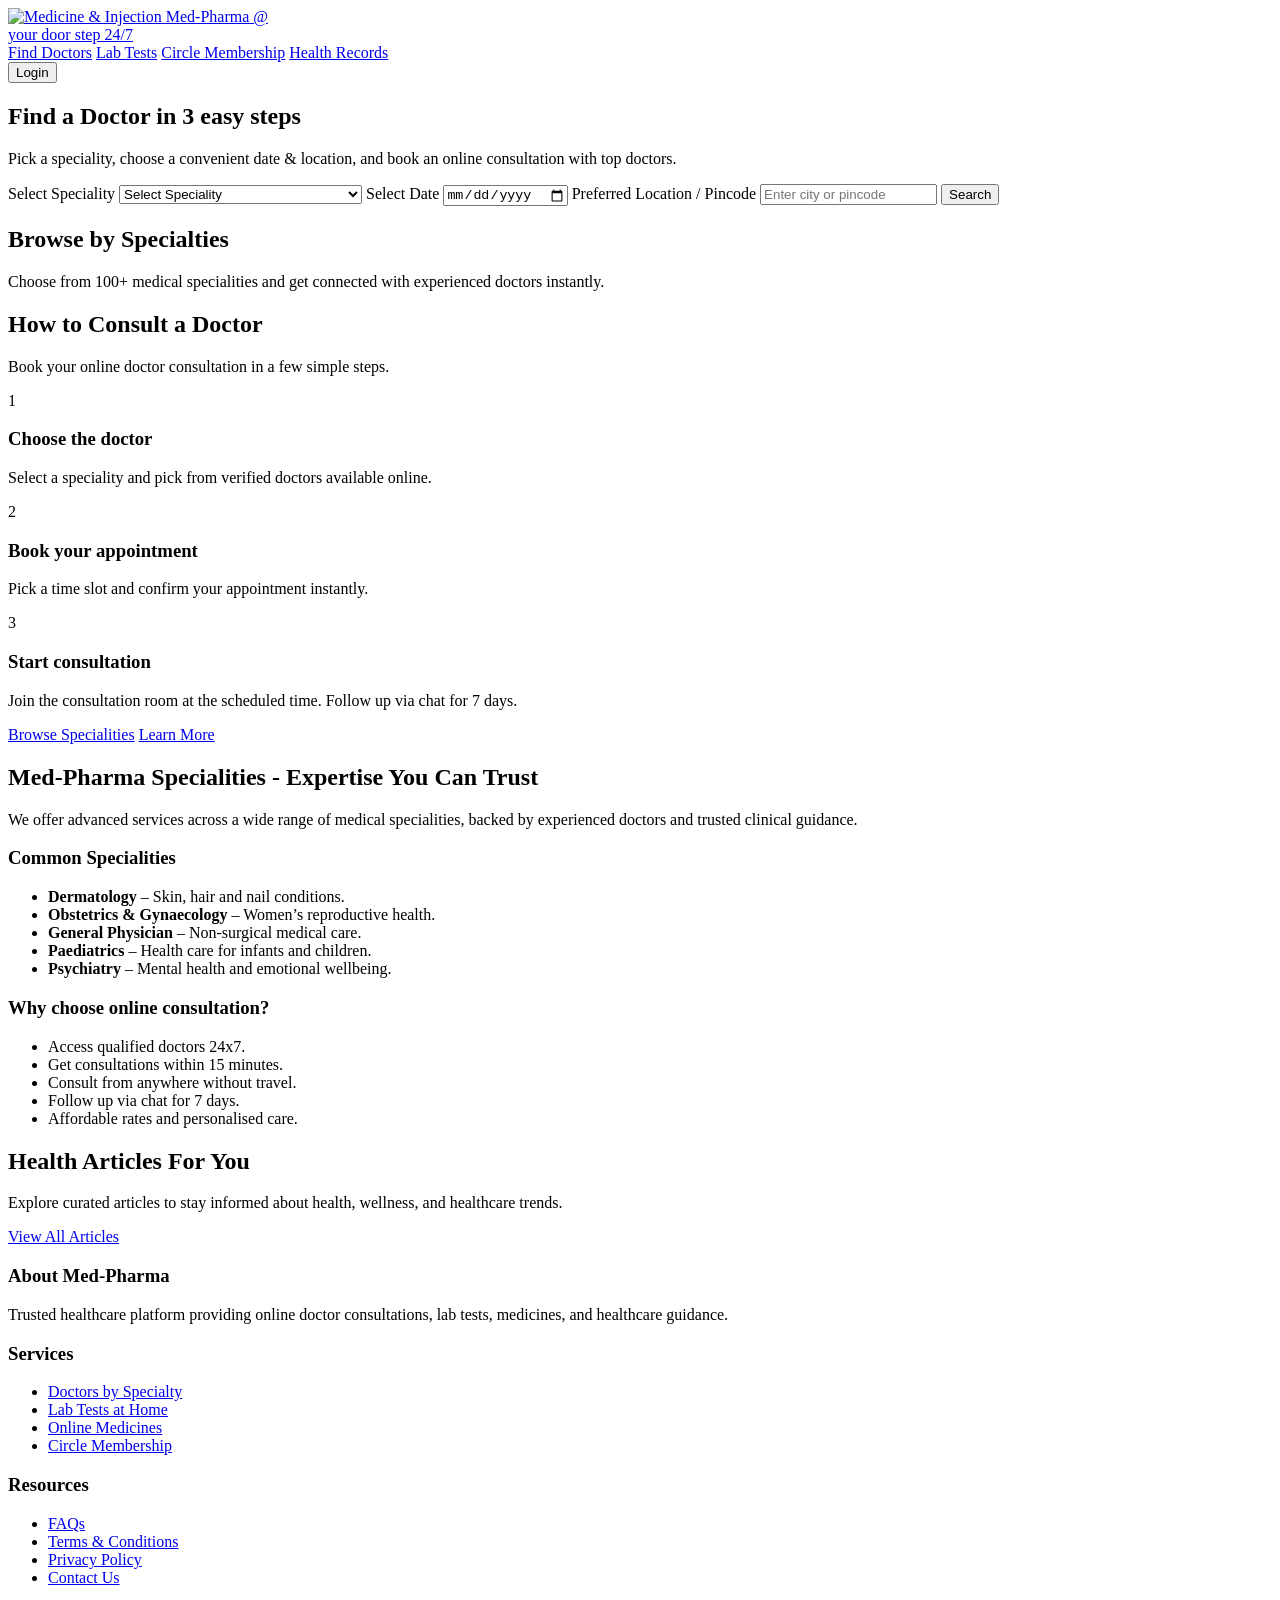
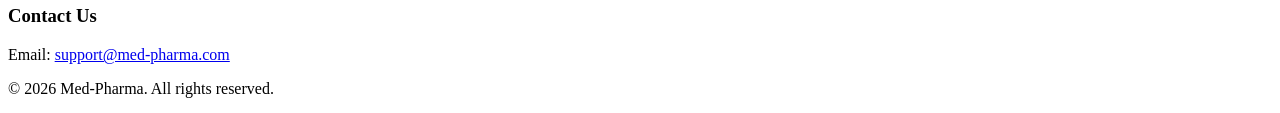
==== index.html @ 906ced6a "Add files via upload first commit" ====
<!DOCTYPE html>
<html lang="en">
<head>
  <meta charset="UTF-8" />
  <meta name="viewport" content="width=device-width, initial-scale=1.0" />
  <title>Med-Pharma Specialties</title>
  <link rel="preconnect" href="https://fonts.googleapis.com" />
  <link rel="preconnect" href="https://fonts.gstatic.com" crossorigin />
  <link href="https://fonts.googleapis.com/css2?family=Inter:wght@400;500;600;700&display=swap" rel="stylesheet" />
  <link rel="stylesheet" href="css/styles.css" />
</head>
<body>
  <header class="site-header">
    <div class="container header-inner">
      <a class="brand" href="#">
        <img class="brand__logo" src="https://img.icons8.com/ios-filled/64/000000/syringe.png" alt="Medicine & Injection" />
        <span class="brand__text">Med-Pharma @<br/>your door step 24/7</span>
      </a>

      <nav class="main-nav" aria-label="Primary">
        <a href="#find-doctor" class="nav-link active">Find Doctors</a>
        <a href="#lab-tests" class="nav-link">Lab Tests</a>
        <a href="#circle" class="nav-link">Circle Membership</a>
        <a href="#health-records" class="nav-link">Health Records</a>
      </nav>

      <div class="header-actions">
        <button class="btn btn--primary" id="loginBtn">Login</button>
      </div>
    </div>
  </header>

  <main>
    <section class="hero" aria-label="Find a doctor">
      <div class="container hero-grid">
        <div class="hero-copy">
          <h1>Find a Doctor in 3 easy steps</h1>
          <p>Pick a speciality, choose a convenient date & location, and book an online consultation with top doctors.</p>

          <form id="finderForm" class="finder-form" autocomplete="off">
            <label class="field">
              <span class="field__label">Select Speciality</span>
              <select id="speciality" required>
                <option value="">Select Speciality</option>
                <option value="general-physician">General Physician / Internal Medicine</option>
                <option value="dermatology">Dermatology</option>
                <option value="obstetrics-and-gynaecology">Obstetrics &amp; Gynaecology</option>
                <option value="orthopaedics">Orthopaedics</option>
                <option value="ent">ENT</option>
                <option value="neurology">Neurology</option>
                <option value="cardiology">Cardiology</option>
                <option value="urology">Urology</option>
                <option value="gastroenterology">Gastroenterology / GI medicine</option>
                <option value="psychiatry">Psychiatry</option>
              </select>
            </label>

            <label class="field">
              <span class="field__label">Select Date</span>
              <input id="date" type="date" value="" />
            </label>

            <label class="field">
              <span class="field__label">Preferred Location / Pincode</span>
              <input id="pincode" type="text" placeholder="Enter city or pincode" />
            </label>

            <button class="btn btn--accent" type="submit">Search</button>
          </form>

         </div>

      </section>

    <section id="specialties" class="section">
      <div class="container">
        <header class="section-header">
          <h2>Browse by Specialties</h2>
          <p>Choose from 100+ medical specialities and get connected with experienced doctors instantly.</p>
        </header>

        <div class="cards-grid" id="specialtiesGrid">
          <!-- Cards rendered by JS -->
        </div>
      </div>
    </section>

    <section class="section section--gray" id="how-it-works">
      <div class="container">
        <header class="section-header">
          <h2>How to Consult a Doctor</h2>
          <p>Book your online doctor consultation in a few simple steps.</p>
        </header>

        <div class="steps">
          <div class="step">
            <div class="step__icon">1</div>
            <div class="step__body">
              <h3>Choose the doctor</h3>
              <p>Select a speciality and pick from verified doctors available online.</p>
            </div>
          </div>

          <div class="step">
            <div class="step__icon">2</div>
            <div class="step__body">
              <h3>Book your appointment</h3>
              <p>Pick a time slot and confirm your appointment instantly.</p>
            </div>
          </div>

          <div class="step">
            <div class="step__icon">3</div>
            <div class="step__body">
              <h3>Start consultation</h3>
              <p>Join the consultation room at the scheduled time. Follow up via chat for 7 days.</p>
            </div>
          </div>
        </div>

        <div class="cta-row">
          <a href="#specialties" class="btn btn--primary">Browse Specialities</a>
          <a href="#" class="btn btn--secondary">Learn More</a>
        </div>
      </div>
    </section>

    <section class="section" id="about">
      <div class="container">
        <header class="section-header">
          <h2>Med-Pharma Specialities - Expertise You Can Trust</h2>
          <p>We offer advanced services across a wide range of medical specialities, backed by experienced doctors and trusted clinical guidance.</p>
        </header>

        <div class="content-grid">
          <div>
            <h3>Common Specialities</h3>
            <ul class="bullet-list">
              <li><strong>Dermatology</strong> – Skin, hair and nail conditions.</li>
              <li><strong>Obstetrics &amp; Gynaecology</strong> – Women’s reproductive health.</li>
              <li><strong>General Physician</strong> – Non-surgical medical care.</li>
              <li><strong>Paediatrics</strong> – Health care for infants and children.</li>
              <li><strong>Psychiatry</strong> – Mental health and emotional wellbeing.</li>
            </ul>
          </div>

          <div>
            <h3>Why choose online consultation?</h3>
            <ul class="bullet-list">
              <li>Access qualified doctors 24x7.</li>
              <li>Get consultations within 15 minutes.</li>
              <li>Consult from anywhere without travel.</li>
              <li>Follow up via chat for 7 days.</li>
              <li>Affordable rates and personalised care.</li>
            </ul>
          </div>
        </div>
      </div>
    </section>

    <section class="section section--gray" id="health-articles">
      <div class="container">
        <header class="section-header">
          <h2>Health Articles For You</h2>
          <p>Explore curated articles to stay informed about health, wellness, and healthcare trends.</p>
        </header>

        <div class="articles-grid" id="articlesGrid">
          <!-- Articles rendered by JS -->
        </div>

        <div class="articles-footer">
          <a class="link" href="https://www.apollo247.com/blog?source=Home_Page" target="_blank" rel="noreferrer">View All Articles</a>
        </div>
      </div>
    </section>
  </main>

  <footer class="site-footer" id="contact">
    <div class="container footer-grid">
      <div class="footer-col">
        <h3>About Med-Pharma</h3>
        <p>Trusted healthcare platform providing online doctor consultations, lab tests, medicines, and healthcare guidance.</p>
      </div>

      <div class="footer-col">
        <h3>Services</h3>
        <ul class="footer-list">
          <li><a href="#specialties">Doctors by Specialty</a></li>
          <li><a href="#lab-tests">Lab Tests at Home</a></li>
          <li><a href="#">Online Medicines</a></li>
          <li><a href="#">Circle Membership</a></li>
        </ul>
      </div>

      <div class="footer-col">
        <h3>Resources</h3>
        <ul class="footer-list">
          <li><a href="https://www.apollo247.com/faq" target="_blank" rel="noreferrer">FAQs</a></li>
          <li><a href="https://www.apollo247.com/terms" target="_blank" rel="noreferrer">Terms &amp; Conditions</a></li>
          <li><a href="https://www.apollo247.com/privacy" target="_blank" rel="noreferrer">Privacy Policy</a></li>
          <li><a href="https://www.apollo247.com/contact" target="_blank" rel="noreferrer">Contact Us</a></li>
        </ul>
      </div>

      <div class="footer-col">
        <h3>Contact Us</h3>
        <p>Email: <a href="mailto:support@medpharma.com">support@med-pharma.com</a></p>
      </div>
    </div>

    <div class="footer-bottom">
      <p>© 2026 Med-Pharma. All rights reserved.</p>
    </div>
  </footer>

  <script src="js/main.js"></script>
</body>
</html>
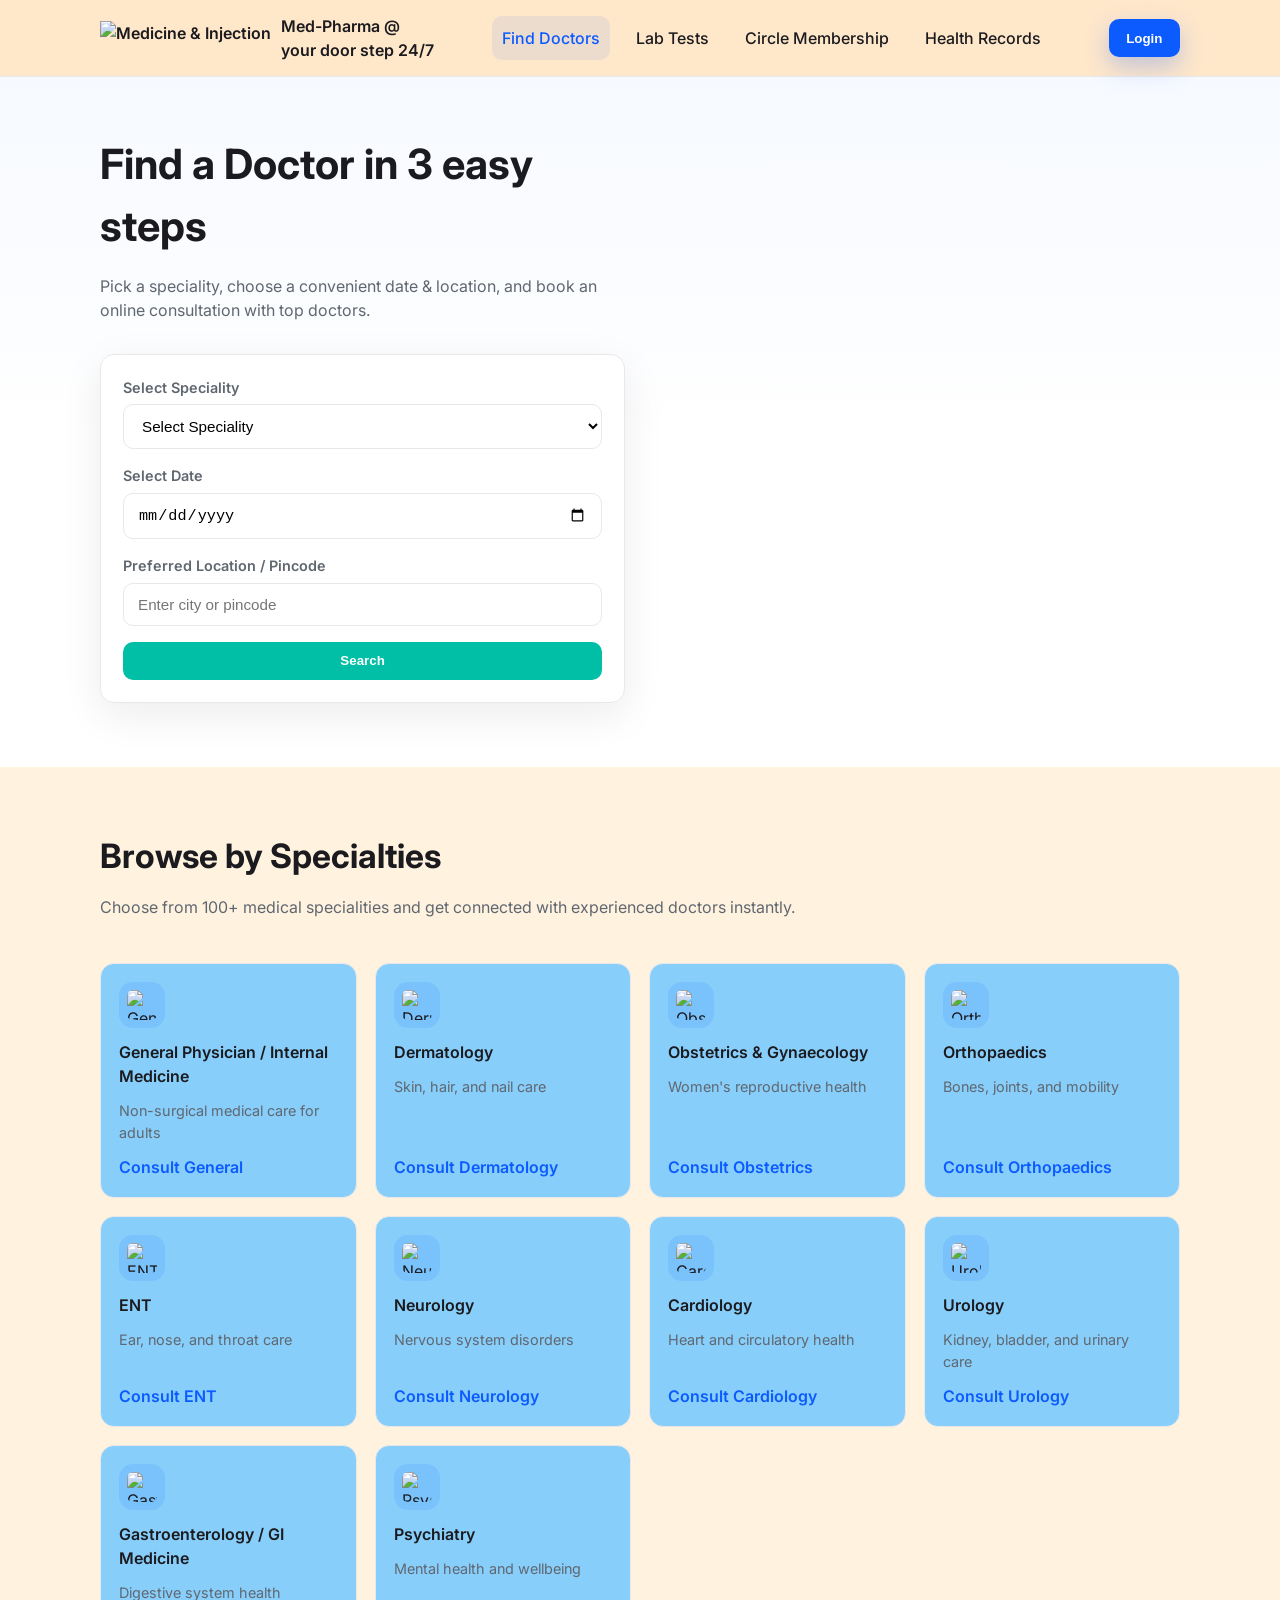
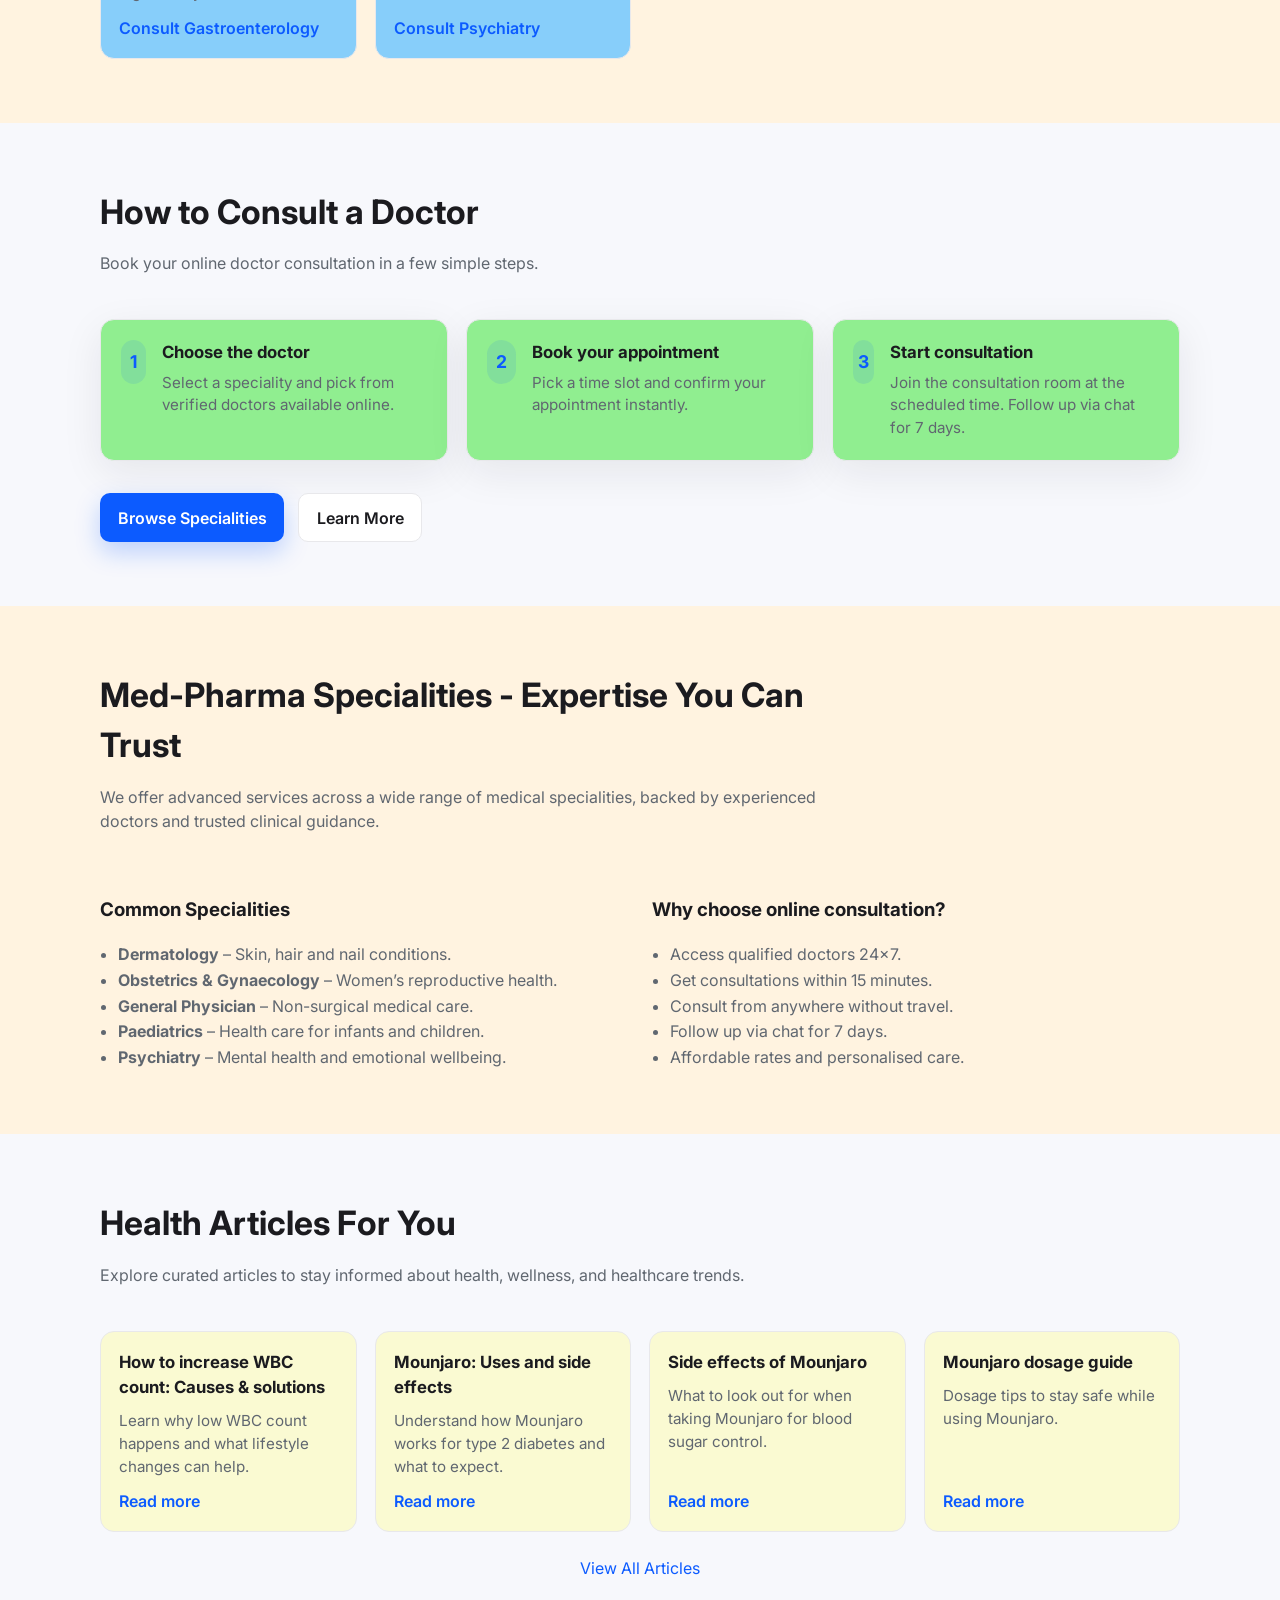
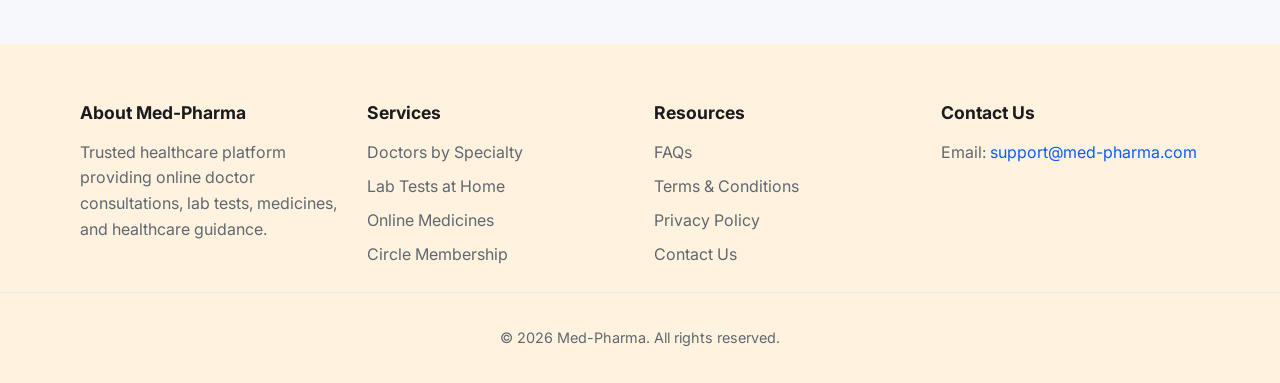
==== commit 86f79860: "connected index.html with labtests.html" ====
--- a/index.html
+++ b/index.html
@@ -7,7 +7,7 @@
   <link rel="preconnect" href="https://fonts.googleapis.com" />
   <link rel="preconnect" href="https://fonts.gstatic.com" crossorigin />
   <link href="https://fonts.googleapis.com/css2?family=Inter:wght@400;500;600;700&display=swap" rel="stylesheet" />
-  <link rel="stylesheet" href="css/styles.css" />
+  <link rel="stylesheet" href="styles.css" />
 </head>
 <body>
   <header class="site-header">
@@ -214,6 +214,6 @@
     </div>
   </footer>
 
-  <script src="js/main.js"></script>
+  <script src="main.js"></script>
 </body>
 </html>
--- a/styles.css
+++ b/styles.css
@@ -0,0 +1,495 @@
+:root {
+  --color-bg: #fff3e0;
+  --color-surface: #ffffff;
+  --color-border: #e8e8eb;
+  --color-text: #1b1b1f;
+  --color-muted: #606770;
+  --color-primary: #0c5bff;
+  --color-primary-hover: #0846cc;
+  --color-accent: #00bfa6;
+  --shadow: 0 12px 40px rgba(20, 20, 42, 0.08);
+  --radius: 14px;
+  --max-width: 1120px;
+  --font: "Inter", system-ui, -apple-system, BlinkMacSystemFont, "Segoe UI", sans-serif;
+}
+
+* {
+  box-sizing: border-box;
+}
+
+body {
+  margin: 0;
+  font-family: var(--font);
+  font-size: 16px;
+  line-height: 1.5;
+  color: var(--color-text);
+  background: var(--color-bg);
+}
+
+a {
+  color: var(--color-primary);
+  text-decoration: none;
+}
+
+a:hover {
+  text-decoration: underline;
+}
+
+.container {
+  width: min(100%, var(--max-width));
+  margin: 0 auto;
+  padding: 0 20px;
+}
+
+.site-header {
+  position: sticky;
+  top: 0;
+  background: rgba(255, 230, 200, 0.94);
+  border-bottom: 1px solid var(--color-border);
+  z-index: 20;
+}
+
+.header-inner {
+  display: flex;
+  align-items: center;
+  justify-content: space-between;
+  height: 76px;
+}
+
+.brand {
+  display: flex;
+  align-items: center;
+  gap: 10px;
+  font-weight: 600;
+  color: var(--color-text);
+}
+
+.brand__logo {
+  height: 34px;
+  width: auto;
+}
+
+.main-nav {
+  display: flex;
+  gap: 16px;
+  align-items: center;
+  font-weight: 500;
+}
+
+.nav-link {
+  padding: 10px 10px;
+  border-radius: 10px;
+  color: var(--color-text);
+}
+
+.nav-link:hover,
+.nav-link.active {
+  background: rgba(12, 91, 255, 0.08);
+  color: var(--color-primary);
+}
+
+.header-actions {
+  display: flex;
+  gap: 12px;
+}
+
+.btn {
+  font-weight: 600;
+  border: none;
+  cursor: pointer;
+  border-radius: 10px;
+  padding: 0.72rem 1.1rem;
+  display: inline-flex;
+  align-items: center;
+  justify-content: center;
+  gap: 8px;
+  transition: transform 180ms ease, box-shadow 180ms ease;
+}
+
+.btn:active {
+  transform: translateY(1px);
+}
+
+.btn--primary {
+  background: var(--color-primary);
+  color: #fff;
+  box-shadow: 0 10px 25px rgba(12, 91, 255, 0.25);
+}
+
+.btn--primary:hover {
+  background: var(--color-primary-hover);
+}
+
+.btn--secondary {
+  background: #fff;
+  border: 1px solid var(--color-border);
+  color: var(--color-text);
+}
+
+.btn--accent {
+  background: var(--color-accent);
+  color: #fff;
+}
+
+.hero {
+  padding: 56px 0 64px;
+  background: linear-gradient(180deg, #f6f9ff 0%, #ffffff 52%);
+}
+
+.hero-grid {
+  display: grid;
+  grid-template-columns: 1.02fr 1fr;
+  gap: 40px;
+  align-items: center;
+}
+
+.hero-copy h1 {
+  font-size: clamp(2rem, 3.25vw, 3rem);
+  margin: 0 0 16px;
+}
+
+.hero-copy p {
+  margin: 0 0 32px;
+  max-width: 520px;
+  color: var(--color-muted);
+}
+
+.finder-form {
+  display: grid;
+  gap: 16px;
+  max-width: 540px;
+  background: rgba(255, 255, 255, 0.88);
+  padding: 22px;
+  border: 1px solid var(--color-border);
+  border-radius: var(--radius);
+  box-shadow: var(--shadow);
+}
+
+.field {
+  display: grid;
+  gap: 6px;
+}
+
+.field__label {
+  font-weight: 600;
+  color: var(--color-muted);
+  font-size: 0.9rem;
+}
+
+.select, input,
+select {
+  width: 100%;
+  border: 1px solid var(--color-border);
+  border-radius: 10px;
+  padding: 12px 14px;
+  font-size: 0.95rem;
+  outline: none;
+  background: #fff;
+}
+
+input:focus,
+select:focus {
+  border-color: var(--color-primary);
+  box-shadow: 0 0 0 3px rgba(12, 91, 255, 0.14);
+}
+
+.hero-hint {
+  margin-top: 18px;
+  font-size: 0.95rem;
+  color: var(--color-muted);
+}
+
+.hero-hint a {
+  color: var(--color-primary);
+  font-weight: 600;
+}
+
+.hero-illustration img {
+  width: 100%;
+  max-width: 540px;
+  display: block;
+  border-radius: var(--radius);
+}
+
+.section {
+  padding: 64px 0;
+}
+
+.section--gray {
+  background: #f7f8fc;
+}
+
+.section-header {
+  display: grid;
+  gap: 14px;
+  max-width: 760px;
+  margin-bottom: 44px;
+}
+
+.section-header h2 {
+  margin: 0;
+  font-size: 2.1rem;
+}
+
+.section-header p {
+  margin: 0;
+  color: var(--color-muted);
+  font-size: 1rem;
+}
+
+.cards-grid {
+  display: grid;
+  gap: 18px;
+  grid-template-columns: repeat(auto-fit, minmax(220px, 1fr));
+}
+
+.card {
+  position: relative;
+  padding: 18px;
+  border-radius: var(--radius);
+  background: lightskyblue;
+  border: 1px solid var(--color-border);
+  transition: transform 160ms ease, box-shadow 160ms ease;
+  display: flex;
+  flex-direction: column;
+  gap: 12px;
+  min-height: 160px;
+}
+
+.card:hover {
+  transform: translateY(-4px);
+  box-shadow: 0 18px 50px rgba(20, 20, 42, 0.1);
+}
+
+.card__icon {
+  width: 46px;
+  height: 46px;
+  border-radius: 14px;
+  padding: 8px;
+  background: rgba(12, 91, 255, 0.1);
+  object-fit: contain;
+}
+
+.card__title {
+  margin: 0;
+  font-size: 1rem;
+  font-weight: 600;
+}
+
+.card__subtitle {
+  margin: 0;
+  color: var(--color-muted);
+  font-size: 0.9rem;
+}
+
+.card__link {
+  margin-top: auto;
+  align-self: flex-start;
+  font-weight: 600;
+  color: var(--color-primary);
+}
+
+.steps {
+  display: grid;
+  gap: 18px;
+}
+
+@media (min-width: 760px) {
+  .steps {
+    grid-template-columns: repeat(3, 1fr);
+  }
+}
+
+.step {
+  display: flex;
+  gap: 16px;
+  border-radius: var(--radius);
+  background: lightgreen;
+  padding: 20px;
+  border: 1px solid var(--color-border);
+  box-shadow: var(--shadow);
+}
+
+.step__icon {
+  width: 44px;
+  height: 44px;
+  border-radius: 18px;
+  background: rgba(12, 91, 255, 0.1);
+  color: var(--color-primary);
+  font-weight: 700;
+  display: grid;
+  place-items: center;
+  font-size: 1.1rem;
+}
+
+.step__body h3 {
+  margin: 0 0 6px;
+  font-size: 1.05rem;
+}
+
+.step__body p {
+  margin: 0;
+  color: var(--color-muted);
+  font-size: 0.95rem;
+}
+
+.cta-row {
+  margin-top: 32px;
+  display: flex;
+  flex-wrap: wrap;
+  gap: 14px;
+}
+
+.content-grid {
+  display: grid;
+  gap: 24px;
+}
+
+@media (min-width: 900px) {
+  .content-grid {
+    grid-template-columns: repeat(2, 1fr);
+  }
+}
+
+.bullet-list {
+  padding-left: 18px;
+  margin: 0;
+  list-style-type: disc;
+  color: var(--color-muted);
+  line-height: 1.6;
+}
+
+.articles-grid {
+  display: grid;
+  grid-template-columns: repeat(auto-fit, minmax(240px, 1fr));
+  gap: 18px;
+}
+
+.article-card {
+  border-radius: var(--radius);
+  background: lightgoldenrodyellow;
+  border: 1px solid var(--color-border);
+  padding: 18px;
+  display: flex;
+  flex-direction: column;
+  gap: 10px;
+}
+
+.article-card h4 {
+  margin: 0;
+  font-size: 1.05rem;
+}
+
+.article-card p {
+  margin: 0;
+  color: var(--color-muted);
+  font-size: 0.95rem;
+}
+
+.article-card a {
+  margin-top: auto;
+  font-weight: 600;
+  color: var(--color-primary);
+}
+
+.articles-footer {
+  margin-top: 24px;
+  text-align: center;
+}
+
+.footer-grid {
+  display: grid;
+  gap: 28px;
+  padding: 56px 0 26px;
+}
+
+@media (min-width: 900px) {
+  .footer-grid {
+    grid-template-columns: repeat(4, 1fr);
+  }
+}
+
+.footer-col h3 {
+  margin: 0 0 14px;
+  font-size: 1.1rem;
+}
+
+.footer-col p {
+  margin: 0;
+  color: var(--color-muted);
+  line-height: 1.6;
+}
+
+.footer-list {
+  list-style: none;
+  padding: 0;
+  margin: 0;
+  display: grid;
+  gap: 10px;
+  color: var(--color-muted);
+}
+
+.footer-list a {
+  color: var(--color-muted);
+}
+
+.footer-list a:hover {
+  color: var(--color-primary);
+}
+
+.app-links {
+  display: flex;
+  flex-wrap: wrap;
+  gap: 10px;
+}
+
+.app-link {
+  background: rgba(12, 91, 255, 0.1);
+  border-radius: 10px;
+  padding: 10px 14px;
+  font-weight: 600;
+  color: var(--color-primary);
+}
+
+.social-links {
+  display: flex;
+  flex-wrap: wrap;
+  gap: 10px;
+}
+
+.social-links a {
+  color: var(--color-text);
+  font-weight: 600;
+  padding: 8px 10px;
+  border-radius: 10px;
+  background: rgba(0, 0, 0, 0.04);
+}
+
+.footer-bottom {
+  border-top: 1px solid var(--color-border);
+  padding: 20px 0;
+  text-align: center;
+  color: var(--color-muted);
+  font-size: 0.9rem;
+}
+
+@media (max-width: 840px) {
+  .hero-grid {
+    grid-template-columns: 1fr;
+  }
+
+  .header-inner {
+    flex-wrap: wrap;
+    gap: 12px;
+  }
+
+  .main-nav {
+    justify-content: center;
+    flex-wrap: wrap;
+  }
+
+  .container {
+    padding: 0 16px;
+    background-color: lightgoldenrodyellow;
+  }
+}
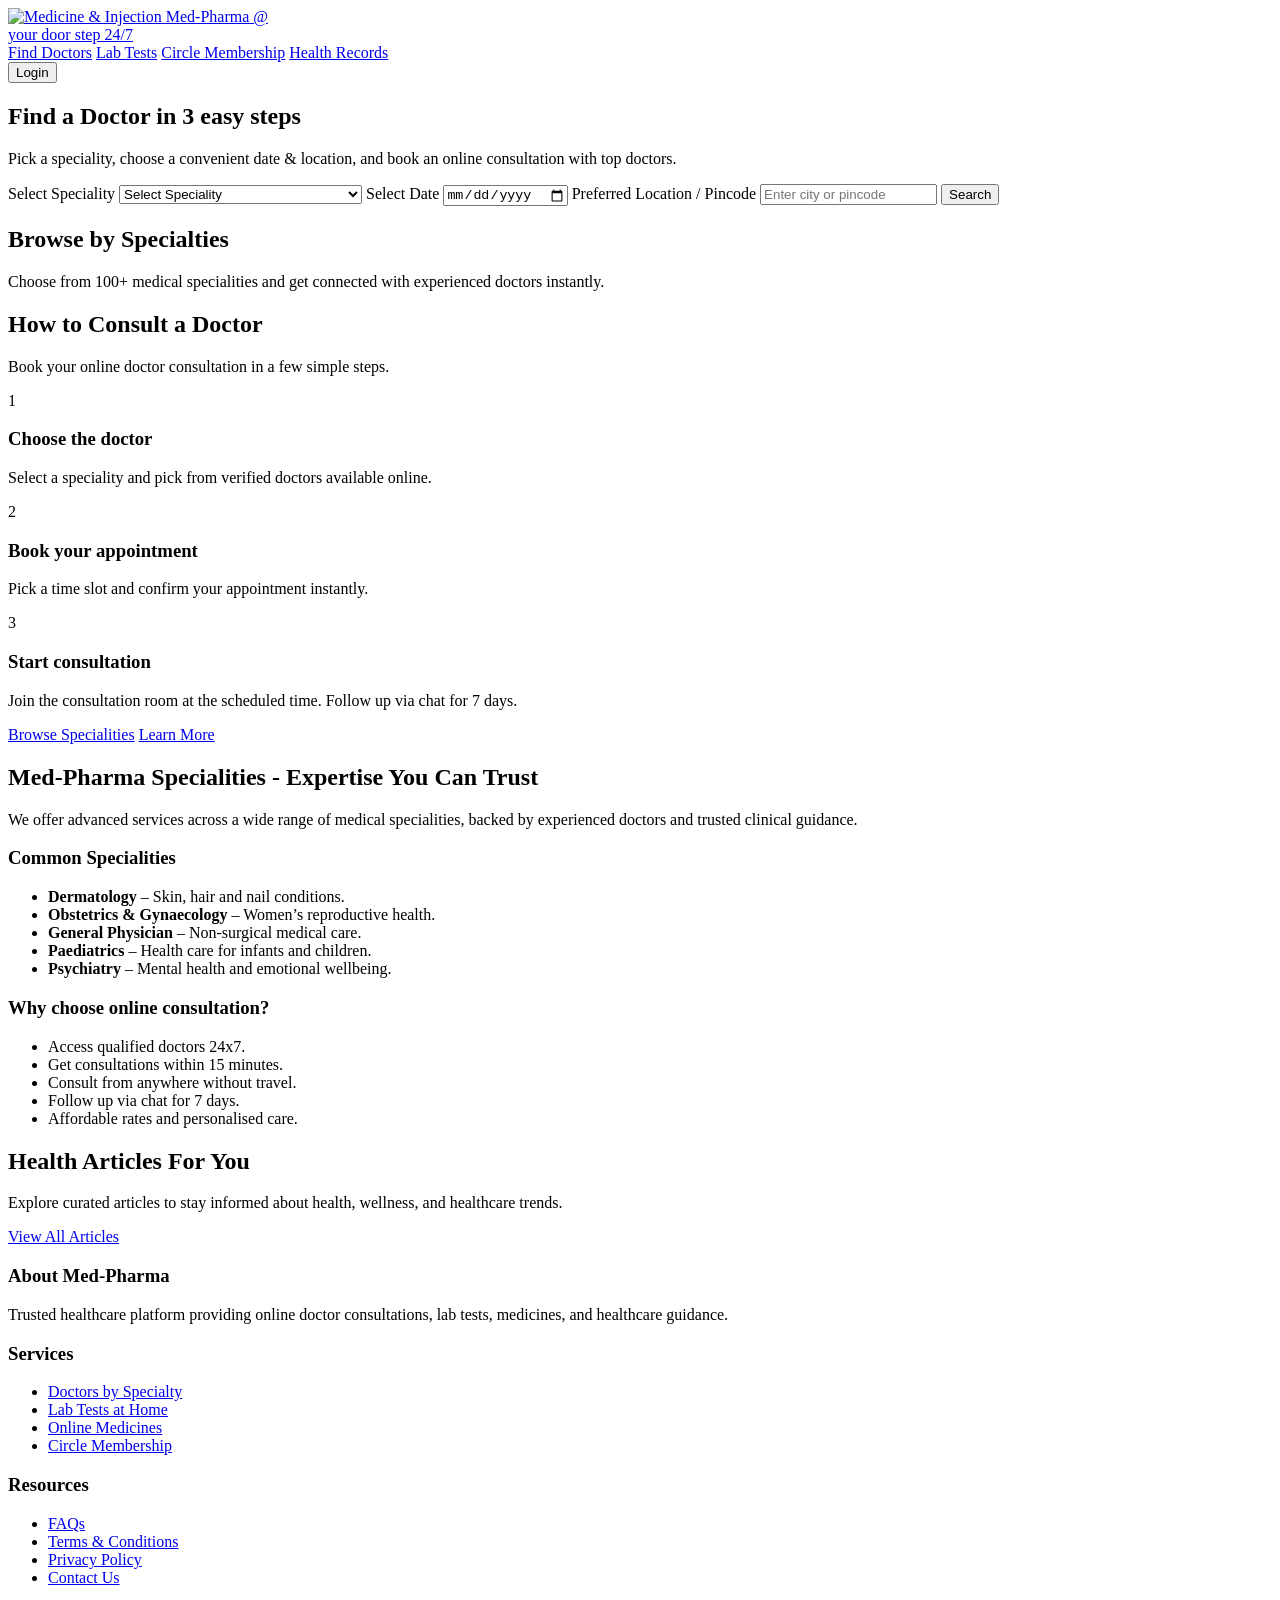
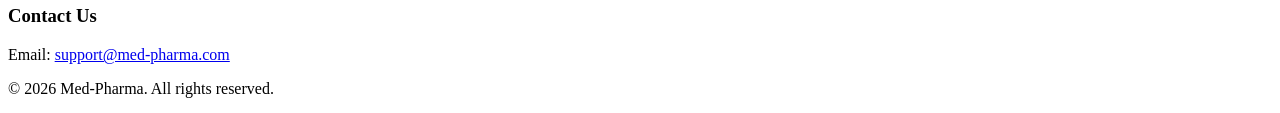
==== commit e2786e30: "Merge pull request #2 from Poovarasan999/venkatesh find doctors" ====
--- a/index.html
+++ b/index.html
@@ -7,7 +7,7 @@
   <link rel="preconnect" href="https://fonts.googleapis.com" />
   <link rel="preconnect" href="https://fonts.gstatic.com" crossorigin />
   <link href="https://fonts.googleapis.com/css2?family=Inter:wght@400;500;600;700&display=swap" rel="stylesheet" />
-  <link rel="stylesheet" href="styles.css" />
+  <link rel="stylesheet" href="css/styles.css" />
 </head>
 <body>
   <header class="site-header">
@@ -214,6 +214,6 @@
     </div>
   </footer>
 
-  <script src="main.js"></script>
+  <script src="js/main.js"></script>
 </body>
 </html>
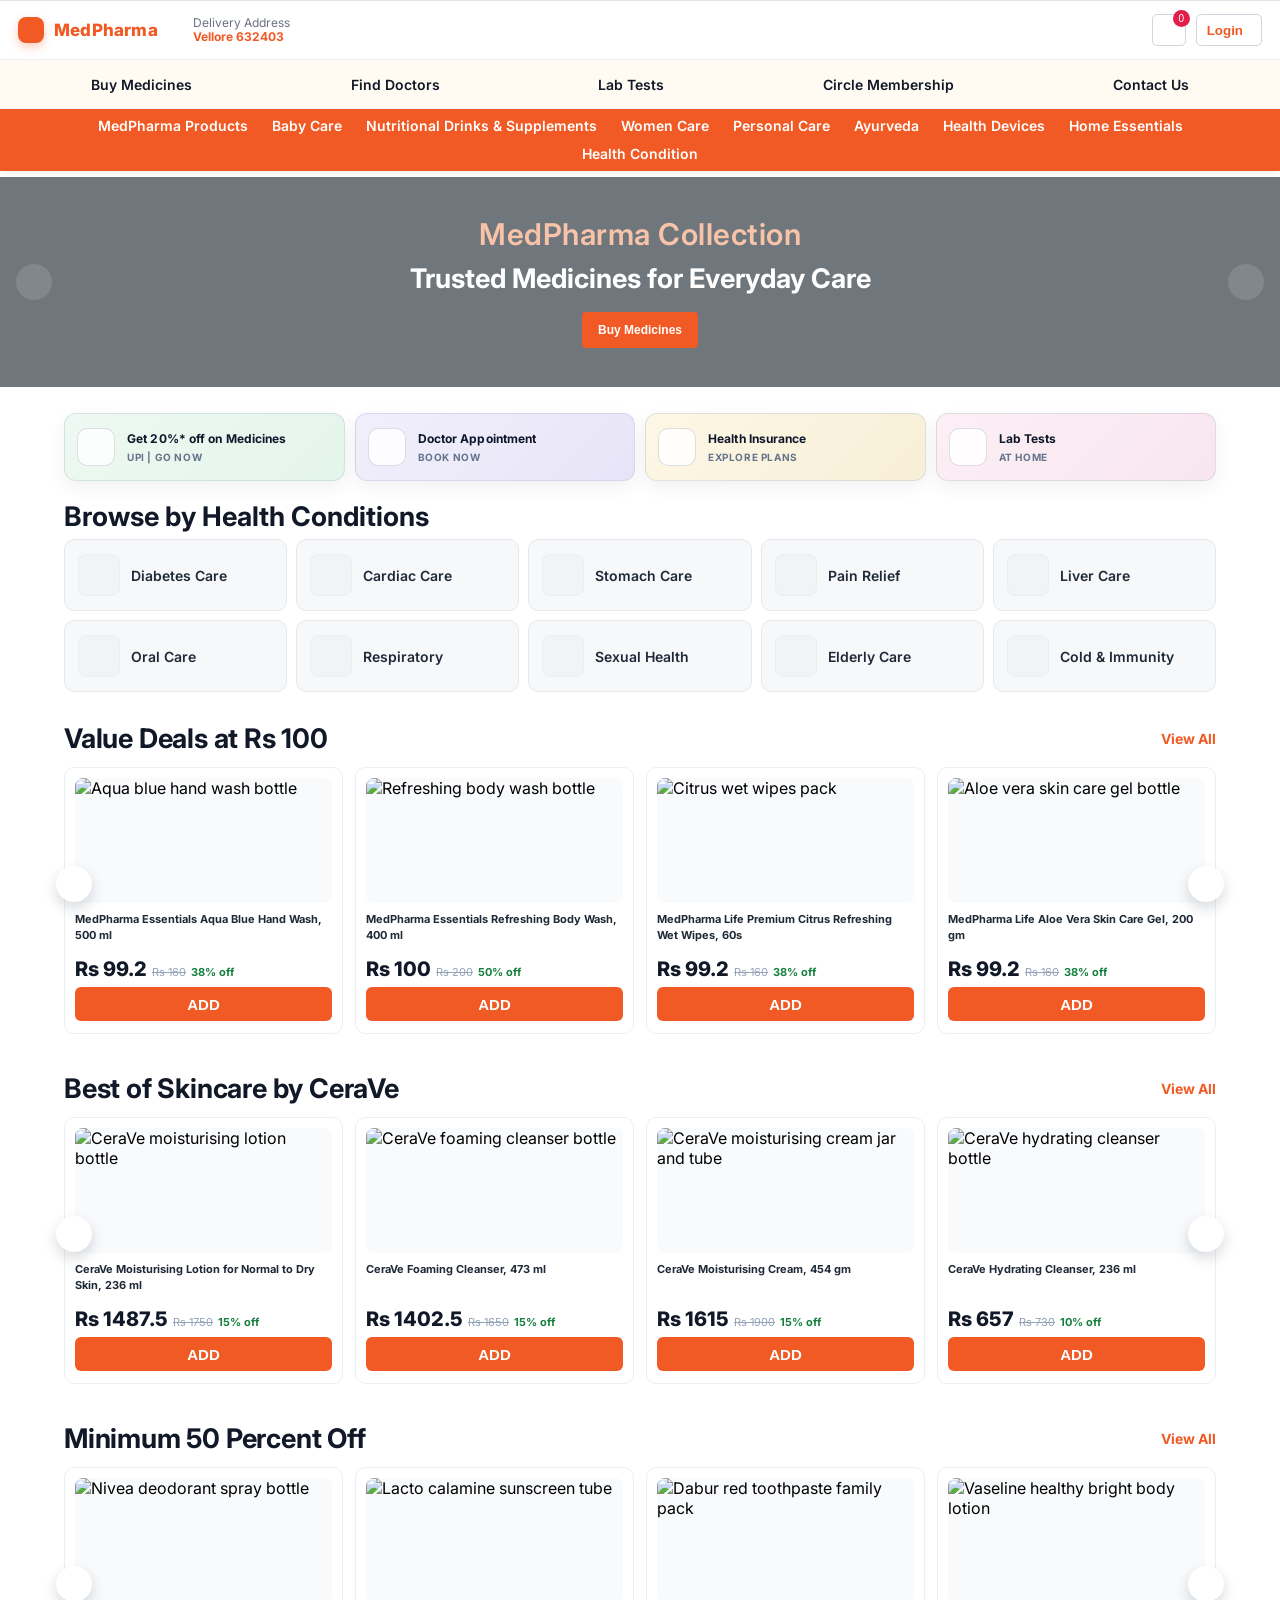
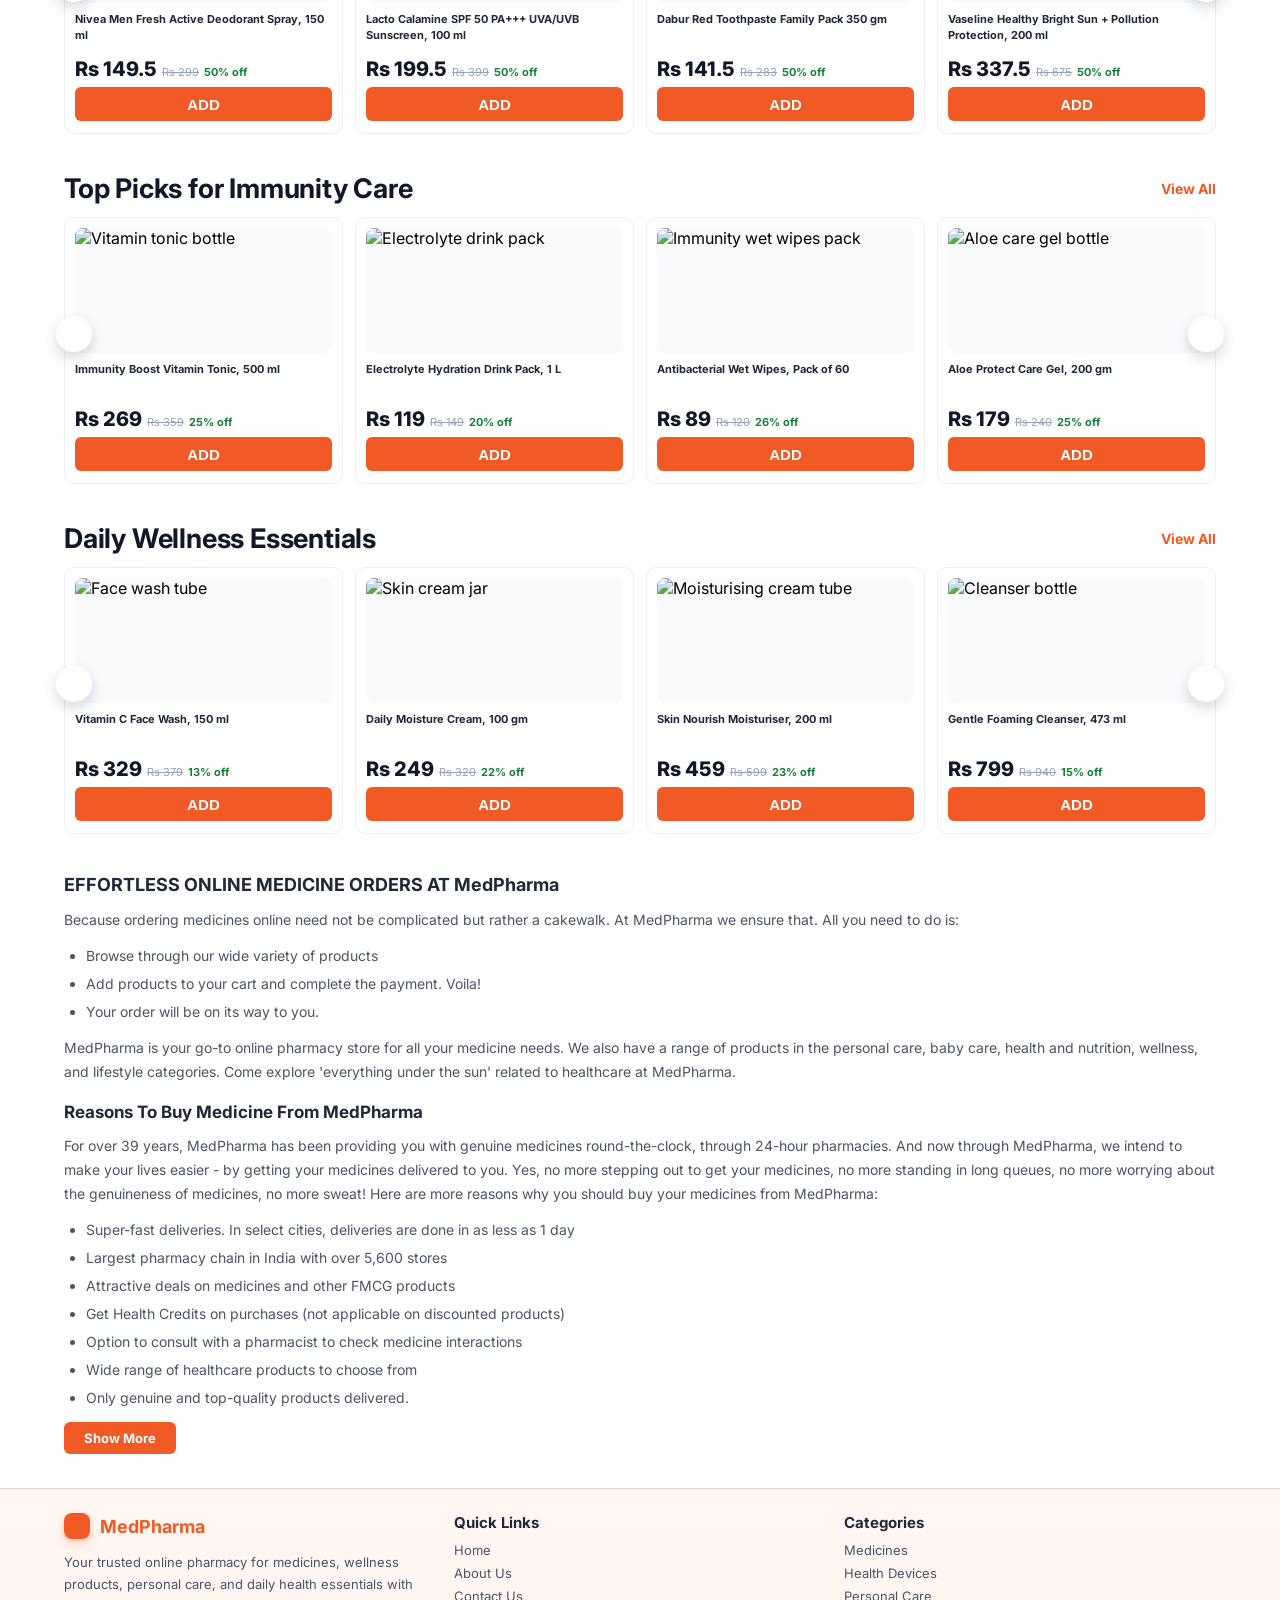
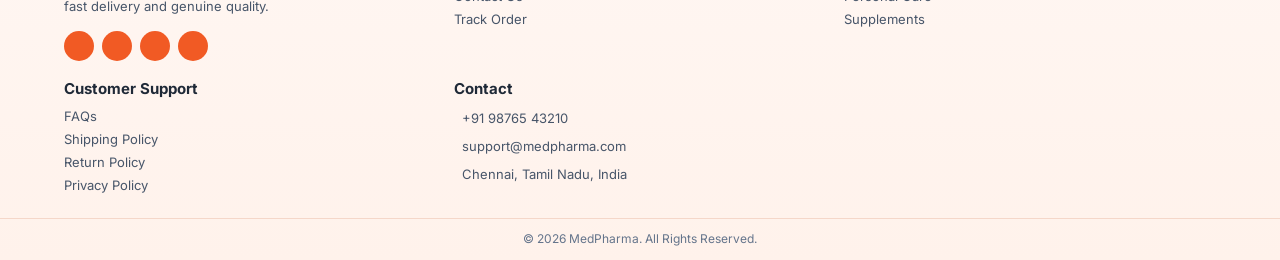
==== commit bbfb4187: "Poovarasan First Commit" ====
--- a/index.html
+++ b/index.html
@@ -1,219 +1,1722 @@
-<!DOCTYPE html>
-<html lang="en">
-<head>
-  <meta charset="UTF-8" />
-  <meta name="viewport" content="width=device-width, initial-scale=1.0" />
-  <title>Med-Pharma Specialties</title>
-  <link rel="preconnect" href="https://fonts.googleapis.com" />
-  <link rel="preconnect" href="https://fonts.gstatic.com" crossorigin />
-  <link href="https://fonts.googleapis.com/css2?family=Inter:wght@400;500;600;700&display=swap" rel="stylesheet" />
-  <link rel="stylesheet" href="css/styles.css" />
-</head>
-<body>
-  <header class="site-header">
-    <div class="container header-inner">
-      <a class="brand" href="#">
-        <img class="brand__logo" src="https://img.icons8.com/ios-filled/64/000000/syringe.png" alt="Medicine & Injection" />
-        <span class="brand__text">Med-Pharma @<br/>your door step 24/7</span>
-      </a>
-
-      <nav class="main-nav" aria-label="Primary">
-        <a href="#find-doctor" class="nav-link active">Find Doctors</a>
-        <a href="#lab-tests" class="nav-link">Lab Tests</a>
-        <a href="#circle" class="nav-link">Circle Membership</a>
-        <a href="#health-records" class="nav-link">Health Records</a>
-      </nav>
-
-      <div class="header-actions">
-        <button class="btn btn--primary" id="loginBtn">Login</button>
-      </div>
-    </div>
-  </header>
-
-  <main>
-    <section class="hero" aria-label="Find a doctor">
-      <div class="container hero-grid">
-        <div class="hero-copy">
-          <h1>Find a Doctor in 3 easy steps</h1>
-          <p>Pick a speciality, choose a convenient date & location, and book an online consultation with top doctors.</p>
-
-          <form id="finderForm" class="finder-form" autocomplete="off">
-            <label class="field">
-              <span class="field__label">Select Speciality</span>
-              <select id="speciality" required>
-                <option value="">Select Speciality</option>
-                <option value="general-physician">General Physician / Internal Medicine</option>
-                <option value="dermatology">Dermatology</option>
-                <option value="obstetrics-and-gynaecology">Obstetrics &amp; Gynaecology</option>
-                <option value="orthopaedics">Orthopaedics</option>
-                <option value="ent">ENT</option>
-                <option value="neurology">Neurology</option>
-                <option value="cardiology">Cardiology</option>
-                <option value="urology">Urology</option>
-                <option value="gastroenterology">Gastroenterology / GI medicine</option>
-                <option value="psychiatry">Psychiatry</option>
-              </select>
-            </label>
-
-            <label class="field">
-              <span class="field__label">Select Date</span>
-              <input id="date" type="date" value="" />
-            </label>
-
-            <label class="field">
-              <span class="field__label">Preferred Location / Pincode</span>
-              <input id="pincode" type="text" placeholder="Enter city or pincode" />
-            </label>
-
-            <button class="btn btn--accent" type="submit">Search</button>
-          </form>
-
-         </div>
-
-      </section>
-
-    <section id="specialties" class="section">
-      <div class="container">
-        <header class="section-header">
-          <h2>Browse by Specialties</h2>
-          <p>Choose from 100+ medical specialities and get connected with experienced doctors instantly.</p>
-        </header>
-
-        <div class="cards-grid" id="specialtiesGrid">
-          <!-- Cards rendered by JS -->
-        </div>
-      </div>
-    </section>
-
-    <section class="section section--gray" id="how-it-works">
-      <div class="container">
-        <header class="section-header">
-          <h2>How to Consult a Doctor</h2>
-          <p>Book your online doctor consultation in a few simple steps.</p>
-        </header>
-
-        <div class="steps">
-          <div class="step">
-            <div class="step__icon">1</div>
-            <div class="step__body">
-              <h3>Choose the doctor</h3>
-              <p>Select a speciality and pick from verified doctors available online.</p>
-            </div>
-          </div>
-
-          <div class="step">
-            <div class="step__icon">2</div>
-            <div class="step__body">
-              <h3>Book your appointment</h3>
-              <p>Pick a time slot and confirm your appointment instantly.</p>
-            </div>
-          </div>
-
-          <div class="step">
-            <div class="step__icon">3</div>
-            <div class="step__body">
-              <h3>Start consultation</h3>
-              <p>Join the consultation room at the scheduled time. Follow up via chat for 7 days.</p>
-            </div>
-          </div>
-        </div>
-
-        <div class="cta-row">
-          <a href="#specialties" class="btn btn--primary">Browse Specialities</a>
-          <a href="#" class="btn btn--secondary">Learn More</a>
-        </div>
-      </div>
-    </section>
-
-    <section class="section" id="about">
-      <div class="container">
-        <header class="section-header">
-          <h2>Med-Pharma Specialities - Expertise You Can Trust</h2>
-          <p>We offer advanced services across a wide range of medical specialities, backed by experienced doctors and trusted clinical guidance.</p>
-        </header>
-
-        <div class="content-grid">
-          <div>
-            <h3>Common Specialities</h3>
-            <ul class="bullet-list">
-              <li><strong>Dermatology</strong> – Skin, hair and nail conditions.</li>
-              <li><strong>Obstetrics &amp; Gynaecology</strong> – Women’s reproductive health.</li>
-              <li><strong>General Physician</strong> – Non-surgical medical care.</li>
-              <li><strong>Paediatrics</strong> – Health care for infants and children.</li>
-              <li><strong>Psychiatry</strong> – Mental health and emotional wellbeing.</li>
-            </ul>
-          </div>
-
-          <div>
-            <h3>Why choose online consultation?</h3>
-            <ul class="bullet-list">
-              <li>Access qualified doctors 24x7.</li>
-              <li>Get consultations within 15 minutes.</li>
-              <li>Consult from anywhere without travel.</li>
-              <li>Follow up via chat for 7 days.</li>
-              <li>Affordable rates and personalised care.</li>
-            </ul>
-          </div>
-        </div>
-      </div>
-    </section>
-
-    <section class="section section--gray" id="health-articles">
-      <div class="container">
-        <header class="section-header">
-          <h2>Health Articles For You</h2>
-          <p>Explore curated articles to stay informed about health, wellness, and healthcare trends.</p>
-        </header>
-
-        <div class="articles-grid" id="articlesGrid">
-          <!-- Articles rendered by JS -->
-        </div>
-
-        <div class="articles-footer">
-          <a class="link" href="https://www.apollo247.com/blog?source=Home_Page" target="_blank" rel="noreferrer">View All Articles</a>
-        </div>
-      </div>
-    </section>
-  </main>
-
-  <footer class="site-footer" id="contact">
-    <div class="container footer-grid">
-      <div class="footer-col">
-        <h3>About Med-Pharma</h3>
-        <p>Trusted healthcare platform providing online doctor consultations, lab tests, medicines, and healthcare guidance.</p>
-      </div>
-
-      <div class="footer-col">
-        <h3>Services</h3>
-        <ul class="footer-list">
-          <li><a href="#specialties">Doctors by Specialty</a></li>
-          <li><a href="#lab-tests">Lab Tests at Home</a></li>
-          <li><a href="#">Online Medicines</a></li>
-          <li><a href="#">Circle Membership</a></li>
-        </ul>
-      </div>
-
-      <div class="footer-col">
-        <h3>Resources</h3>
-        <ul class="footer-list">
-          <li><a href="https://www.apollo247.com/faq" target="_blank" rel="noreferrer">FAQs</a></li>
-          <li><a href="https://www.apollo247.com/terms" target="_blank" rel="noreferrer">Terms &amp; Conditions</a></li>
-          <li><a href="https://www.apollo247.com/privacy" target="_blank" rel="noreferrer">Privacy Policy</a></li>
-          <li><a href="https://www.apollo247.com/contact" target="_blank" rel="noreferrer">Contact Us</a></li>
-        </ul>
-      </div>
-
-      <div class="footer-col">
-        <h3>Contact Us</h3>
-        <p>Email: <a href="mailto:support@medpharma.com">support@med-pharma.com</a></p>
-      </div>
-    </div>
-
-    <div class="footer-bottom">
-      <p>© 2026 Med-Pharma. All rights reserved.</p>
-    </div>
-  </footer>
-
-  <script src="js/main.js"></script>
-</body>
-</html>
+<!DOCTYPE html>
+<html lang="en">
+
+<head>
+    <meta charset="UTF-8">
+    <meta name="viewport" content="width=device-width, initial-scale=1.0">
+    <meta name="description" content="MedPharma healthcare and medicine delivery platform.">
+    <title>MedPharma</title>
+    <link href="https://fonts.googleapis.com/css2?family=Inter&display=swap" rel="stylesheet">
+    <link rel="stylesheet" href="https://cdnjs.cloudflare.com/ajax/libs/font-awesome/7.0.1/css/all.min.css"
+        integrity="sha512-2SwdPD6INVrV/lHTZbO2nodKhrnDdJK9/kg2XD1r9uGqPo1cUbujc+IYdlYdEErWNu69gVcYgdxlmVmzTWnetw=="
+        crossorigin="anonymous" referrerpolicy="no-referrer">
+    <link rel="stylesheet" href="style.css">
+</head>
+
+<body>
+    <header class="header">
+        <div class="header__top">
+            <div class="header__left">
+                <div class="logo">
+                    <div class="logo__icon">
+                        <i class="fa-solid fa-syringe" aria-hidden="true"></i>
+                    </div>
+                    <h1>MedPharma</h1>
+                </div>
+                <div class="logo__2" id="addressToggle" role="button" tabindex="0" aria-label="Open delivery location panel">
+                    <div class="map__logo">
+                        <i class="fa-solid fa-location-dot" aria-hidden="true"></i>
+                    </div>
+                    <div class="address">
+                        <p>Delivery Address</p>
+                        <p>Vellore 632403 <i class="fa-solid fa-angle-down" aria-hidden="true"></i></p>
+                    </div>
+                </div>
+            </div>
+            <div class="header__search">
+                <i class="fa-solid fa-magnifying-glass" aria-hidden="true"></i>
+                <input type="text" placeholder="Search Medicines">
+            </div>
+            <div class="header__right">
+                <button class="icon-btn" id="cartToggle" aria-label="cart">
+                    <i class="fa-solid fa-cart-shopping" aria-hidden="true"></i>
+                    <span class="badge" id="cartBadge">0</span>
+                </button>
+                <button class="login-btn" id="loginToggle" type="button">
+                    Login
+                    <i class="fa-regular fa-user" aria-hidden="true"></i>
+                </button>
+            </div>
+        </div>
+
+        <nav class="header__mid" aria-label="Quick links">
+            <a href="#">Buy Medicines</a>
+            <a href="#">Find Doctors</a>
+            <a href="#">Lab Tests</a>
+            <a href="#">Circle Membership</a>
+            <a href="#">Contact Us</a>
+        </nav>
+
+        <nav class="header__bottom" aria-label="Product categories">
+            <div class="menu-item menu-item--mega">
+                <button type="button" class="mega-trigger" aria-haspopup="true">MedPharma Products</button>
+                <div class="mega-menu">
+                    <div class="mega-menu__col">
+                        <h4>Personal Care</h4>
+                        <a href="#">Skin Care</a>
+                        <a href="#">Oral Care</a>
+                        <a href="#">Adult Diapers</a>
+                        <a href="#">Sanitary Pads</a>
+                        <a href="#">Sexual Wellness</a>
+                        <a href="#">Mens Grooming</a>
+                    </div>
+                    <div class="mega-menu__col alt">
+                        <h4>Baby Care</h4>
+                        <a href="#">Diapers &amp; Wipes</a>
+                        <a href="#">Skin &amp; Oral Care</a>
+                        <a href="#">Feeding &amp; Nursing</a>
+                    </div>
+                    <div class="mega-menu__col">
+                        <h4>OTC</h4>
+                        <a href="#">Cold &amp; Cough</a>
+                        <a href="#">Pain Relief</a>
+                        <a href="#">Eye &amp; Ear Care</a>
+                        <a href="#">Indigestion</a>
+                        <a href="#">First Aid</a>
+                        <a href="#">Other OTC</a>
+                    </div>
+                    <div class="mega-menu__col alt">
+                        <h4>Vitamins &amp; Supplements</h4>
+                        <a href="#">Vitamins</a>
+                        <a href="#">Supplements</a>
+                        <a href="#">Nutrition Powders</a>
+                        <a href="#">Honey</a>
+                    </div>
+                    <div class="mega-menu__col">
+                        <h4>Food &amp; Drink</h4>
+                        <a href="#">Juices</a>
+                        <a href="#">ORS Drinks</a>
+                        <a href="#">Multi Grain Food</a>
+                    </div>
+                </div>
+            </div>
+
+            <div class="menu-item menu-item--mega">
+                <button type="button" class="mega-trigger" aria-haspopup="true">Baby Care</button>
+                <div class="mega-menu">
+                    <div class="mega-menu__col">
+                        <h4>Diapering</h4>
+                        <a href="#">Diapers</a>
+                        <a href="#">Wipes</a>
+                        <h4>Diaper By Weight</h4>
+                        <a href="#">0 to 7 Kg</a>
+                        <a href="#">7 to 14 Kg</a>
+                        <a href="#">14 to 18 Kg</a>
+                        <a href="#">Above 18 Kg</a>
+                    </div>
+                    <div class="mega-menu__col alt">
+                        <h4>Baby Food</h4>
+                        <a href="#">Baby Cereals</a>
+                        <a href="#">Formula Milk</a>
+                    </div>
+                    <div class="mega-menu__col">
+                        <h4>Baby Skin Care</h4>
+                        <a href="#">Baby Creams</a>
+                        <a href="#">Baby Lotions</a>
+                        <a href="#">Baby Massage Oils</a>
+                        <a href="#">Baby Lip Balms</a>
+                        <a href="#">Baby Sunscreens</a>
+                        <a href="#">Baby Powders</a>
+                        <a href="#">Rash Creams</a>
+                    </div>
+                    <div class="mega-menu__col alt">
+                        <h4>Baby Food By Age</h4>
+                        <a href="#">Preterm</a>
+                        <a href="#">0 to 6 Months</a>
+                        <a href="#">6 to 12 Months</a>
+                        <a href="#">12 to 18 Months</a>
+                        <a href="#">18 to 24 Months</a>
+                        <a href="#">Above 2 Years</a>
+                    </div>
+                    <div class="mega-menu__col">
+                        <h4>Baby Hair Care</h4>
+                        <a href="#">Baby Shampoos</a>
+                        <a href="#">Baby Hair Oils</a>
+                        <h4>Baby Bath</h4>
+                        <a href="#">Soaps &amp; Bars</a>
+                        <a href="#">Body Wash</a>
+                        <a href="#">Baby Wash</a>
+                    </div>
+                </div>
+            </div>
+
+            <div class="menu-item menu-item--mega">
+                <button type="button" class="mega-trigger" aria-haspopup="true">Nutritional Drinks &amp;
+                    Supplements</button>
+                <div class="mega-menu">
+                    <div class="mega-menu__col">
+                        <h4>Nutritional Drinks</h4>
+                        <a href="#">Adult Nutrition</a>
+                        <a href="#">Kids Nutrition</a>
+                        <a href="#">Specialty Nutrition</a>
+                        <a href="#">Rehydration Drinks</a>
+                        <a href="#">Green Tea</a>
+                    </div>
+                    <div class="mega-menu__col alt">
+                        <h4>Sports Nutrition</h4>
+                        <a href="#">Protein Powders &amp; Drinks</a>
+                        <a href="#">Whey Protein</a>
+                        <a href="#">Peanut Butter</a>
+                        <a href="#">Muscle Mass Builders</a>
+                        <a href="#">Protein Bars</a>
+                        <a href="#">Pre Workout</a>
+                        <a href="#">Post Workout</a>
+                    </div>
+                    <div class="mega-menu__col">
+                        <h4>Vitamins &amp; Supplements</h4>
+                        <a href="#">Vitamin C</a>
+                        <a href="#">Vitamin D</a>
+                        <a href="#">Vitamin B</a>
+                        <a href="#">Vitamin A</a>
+                        <a href="#">Vitamin E</a>
+                        <a href="#">Multivitamins</a>
+                    </div>
+                    <div class="mega-menu__col alt">
+                        <h4>Minerals</h4>
+                        <a href="#">Calcium</a>
+                        <a href="#">Iron</a>
+                        <a href="#">Magnesium</a>
+                        <a href="#">Zinc</a>
+                    </div>
+                    <div class="mega-menu__col">
+                        <h4>Omega &amp; Fish Oil</h4>
+                        <a href="#">Fish Oil</a>
+                        <a href="#">Cod Liver Oil</a>
+                        <a href="#">Flaxseed Oil</a>
+                    </div>
+                </div>
+            </div>
+
+            <div class="menu-item menu-item--mega">
+                <button type="button" class="mega-trigger" aria-haspopup="true">Women Care</button>
+                <div class="mega-menu">
+                    <div class="mega-menu__col">
+                        <h4>Feminine Hygiene</h4>
+                        <a href="#">Sanitary Pads</a>
+                        <a href="#">Menstrual Cups</a>
+                        <a href="#">Tampons</a>
+                        <a href="#">Panty Liners</a>
+                        <a href="#">Intimate Care</a>
+                    </div>
+                    <div class="mega-menu__col alt">
+                        <h4>Women Supplements</h4>
+                        <a href="#">Nutritional Drinks</a>
+                        <a href="#">Women's Multivitamins</a>
+                        <a href="#">Health Tonics</a>
+                    </div>
+                    <div class="mega-menu__col">
+                        <h4>Gyno Care</h4>
+                        <a href="#">Menstrual Care</a>
+                        <a href="#">Ovulation</a>
+                        <a href="#">Menopause</a>
+                        <a href="#">PCOS</a>
+                        <a href="#">Cramp Relief</a>
+                    </div>
+                    <div class="mega-menu__col alt">
+                        <h4>Grooming</h4>
+                        <a href="#">Hair Removal</a>
+                        <a href="#">Razors &amp; Cartridges</a>
+                    </div>
+                </div>
+            </div>
+
+            <div class="menu-item menu-item--mega">
+                <button type="button" class="mega-trigger" aria-haspopup="true">Personal Care</button>
+                <div class="mega-menu">
+                    <div class="mega-menu__col">
+                        <h4>Skin Care</h4>
+                        <a href="#">Bath &amp; Body</a>
+                        <a href="#">Face Care</a>
+                        <a href="#">Beauty</a>
+                        <a href="#">Lip Care</a>
+                        <a href="#">Foot &amp; Hand Care</a>
+                        <a href="#">Facial Wipes</a>
+                        <a href="#">Massage &amp; Essential Oils</a>
+                        <a href="#">Hand Wash &amp; Sanitizers</a>
+                    </div>
+                    <div class="mega-menu__col alt">
+                        <h4>Hair Care</h4>
+                        <a href="#">Hair Oils</a>
+                        <a href="#">Shampoos</a>
+                        <a href="#">Conditioners</a>
+                        <a href="#">Gels &amp; Serums</a>
+                        <a href="#">Hair Creams &amp; Packs</a>
+                        <a href="#">Hair Colors</a>
+                        <a href="#">Accessories</a>
+                    </div>
+                    <div class="mega-menu__col">
+                        <h4>Oral Care</h4>
+                        <a href="#">Toothpaste</a>
+                        <a href="#">Tooth Brush &amp; Tongue Cleaner</a>
+                        <a href="#">Mouth Wash</a>
+                        <a href="#">Mouth Freshners</a>
+                        <a href="#">Mouth &amp; Teeth Relief</a>
+                        <a href="#">Electric Brush &amp; Accessories</a>
+                    </div>
+                    <div class="mega-menu__col alt">
+                        <h4>Mens Grooming</h4>
+                        <a href="#">Razors &amp; Shaving Brush</a>
+                        <a href="#">Shaving Creams &amp; Foams</a>
+                        <a href="#">Cartridges</a>
+                        <a href="#">Gels &amp; After Shave Lotions</a>
+                        <h4>Sexual Wellness</h4>
+                        <a href="#">Condoms</a>
+                        <a href="#">Performance Enhancers &amp; Accessories</a>
+                    </div>
+                    <div class="mega-menu__col">
+                        <h4>Fragrances</h4>
+                        <h4>Adult Diapers</h4>
+                    </div>
+                </div>
+            </div>
+
+            <div class="menu-item menu-item--mega">
+                <button type="button" class="mega-trigger" aria-haspopup="true">Ayurveda</button>
+                <div class="mega-menu">
+                    <div class="mega-menu__col">
+                        <h4>Health Concerns</h4>
+                        <a href="#">Cold &amp; Cough</a>
+                        <a href="#">Diabetic Care</a>
+                        <a href="#">Abdomen Care</a>
+                        <a href="#">Liver Care</a>
+                        <a href="#">Sexual Health Care</a>
+                        <a href="#">Immunity Boosters</a>
+                        <a href="#">Skin Hair &amp; Nails Care</a>
+                    </div>
+                    <div class="mega-menu__col alt">
+                        <h4>Herbs</h4>
+                        <a href="#">Amla</a>
+                        <a href="#">Tulsi</a>
+                        <a href="#">Aloe Vera</a>
+                        <a href="#">Ashwagandha</a>
+                        <a href="#">Giloy</a>
+                        <a href="#">Triphala</a>
+                        <a href="#">Shilajit</a>
+                        <a href="#">Neem</a>
+                    </div>
+                    <div class="mega-menu__col">
+                        <h4>Herbs</h4>
+                        <a href="#">Haldi</a>
+                        <h4>Herbal Juices</h4>
+                        <h4>Chyawanprash</h4>
+                        <h4>Honey</h4>
+                    </div>
+                </div>
+            </div>
+
+            <div class="menu-item menu-item--mega">
+                <button type="button" class="mega-trigger" aria-haspopup="true">Health Devices</button>
+                <div class="mega-menu">
+                    <div class="mega-menu__col">
+                        <h4>BP Monitors</h4>
+                        <h4>Glucometers &amp; Test Strips</h4>
+                        <h4>Covid Test Kits</h4>
+                        <h4>Thermometers</h4>
+                        <h4>Pulse Oximeters</h4>
+                        <h4>Pregnancy test Kit</h4>
+                        <h4>Heating Belts</h4>
+                        <h4>Weighing Machine</h4>
+                    </div>
+                    <div class="mega-menu__col alt">
+                        <h4>Nebulizer</h4>
+                        <h4>Supports &amp; Splints</h4>
+                        <a href="#">Abdominal Supports</a>
+                        <a href="#">Arm &amp; Wrist Supports</a>
+                        <a href="#">Knee &amp; Leg Supports</a>
+                        <a href="#">Neck Supports</a>
+                        <a href="#">Clavicle Supports</a>
+                    </div>
+                    <div class="mega-menu__col">
+                        <h4>Health Accessories</h4>
+                        <a href="#">Ortho Slippers</a>
+                        <a href="#">Gloves</a>
+                        <a href="#">Neck Pillow</a>
+                        <a href="#">Other Health Accessories</a>
+                        <a href="#">Face Mask</a>
+                    </div>
+                </div>
+            </div>
+
+            <div class="menu-item menu-item--mega">
+                <button type="button" class="mega-trigger" aria-haspopup="true">Home Essentials</button>
+                <div class="mega-menu">
+                    <div class="mega-menu__col">
+                        <h4>Insect Repellents</h4>
+                        <h4>Antiseptic Liquids</h4>
+                        <h4>Room Freshners</h4>
+                        <h4>Cleaning Essentials</h4>
+                        <h4>Batteries</h4>
+                        <h4>Pet Food</h4>
+                    </div>
+                </div>
+            </div>
+
+            <div class="menu-item menu-item--mega">
+                <button type="button" class="mega-trigger" aria-haspopup="true">Health Condition</button>
+                <div class="mega-menu">
+                    <div class="mega-menu__col">
+                        <h4>Mental Wellness</h4>
+                        <h4>Liver Care</h4>
+                        <h4>Diabetic</h4>
+                        <h4>Pain Relief</h4>
+                        <h4>Cardiac</h4>
+                        <a href="#">Blood Pressure</a>
+                        <a href="#">Cholesterol</a>
+                        <h4>Kidney Care</h4>
+                    </div>
+                    <div class="mega-menu__col alt">
+                        <h4>Stomach Care</h4>
+                        <h4>Respiratory</h4>
+                        <h4>Eye care</h4>
+                        <h4>Cold &amp; Cough</h4>
+                        <h4>Wound Care</h4>
+                        <h4>Sleep Aids</h4>
+                        <h4>Bone, Joint &amp; Muscle</h4>
+                    </div>
+                </div>
+            </div>
+        </nav>
+    </header>
+
+    <div class="location-overlay" id="locationOverlay"></div>
+    <aside class="location-panel" id="locationPanel" aria-label="Delivery location panel">
+        <div class="location-panel__top">
+            <button type="button" class="location-panel__back" id="locationClose" aria-label="Close location panel">
+                <i class="fa-solid fa-arrow-left" aria-hidden="true"></i>
+            </button>
+            <h3>Deliver to</h3>
+        </div>
+
+        <button type="button" class="location-panel__btn location-panel__btn--primary">
+            <i class="fa-solid fa-location-crosshairs" aria-hidden="true"></i>
+            Current Location
+        </button>
+
+        <p class="location-panel__or">OR</p>
+
+        <button type="button" class="location-panel__btn location-panel__btn--outline">
+            <i class="fa-solid fa-location-dot" aria-hidden="true"></i>
+            Choose a different location
+        </button>
+    </aside>
+
+    <div class="cart-overlay" id="cartOverlay"></div>
+    <div class="cart-modal" id="cartModal" aria-label="Order details popup">
+        <div class="cart-modal__top">
+            <h3>Order Details</h3>
+            <button type="button" class="cart-modal__close" id="cartClose" aria-label="Close order details">
+                <i class="fa-solid fa-xmark" aria-hidden="true"></i>
+            </button>
+        </div>
+
+        <div class="cart-modal__body">
+            <p class="cart-modal__empty" id="cartEmptyText">Your cart is empty. Add items to see order details.</p>
+            <div class="cart-modal__list" id="cartItemsList"></div>
+            <p class="cart-modal__row"><span>Items</span><strong id="cartItemsCount">0</strong></p>
+            <p class="cart-modal__row"><span>Subtotal</span><strong id="cartSubtotal">Rs 0</strong></p>
+            <p class="cart-modal__row"><span>Delivery Fee</span><strong id="cartDeliveryFee">Rs 0</strong></p>
+            <p class="cart-modal__row"><span>Discount</span><strong id="cartDiscount">Rs 0</strong></p>
+            <p class="cart-modal__row cart-modal__row--total"><span>Total</span><strong id="cartTotal">Rs 0</strong></p>
+        </div>
+
+        <button type="button" class="cart-modal__checkout" id="checkoutBtn">Proceed to Checkout</button>
+    </div>
+
+    <div class="login-overlay" id="loginOverlay"></div>
+    <div class="login-modal" id="loginModal" aria-label="Login form popup">
+        <div class="login-modal__top">
+            <h3>Login</h3>
+            <button type="button" class="login-modal__close" id="loginClose" aria-label="Close login form">
+                <i class="fa-solid fa-xmark" aria-hidden="true"></i>
+            </button>
+        </div>
+
+        <div class="login-modal__body">
+            <label for="loginName">Full Name</label>
+            <input type="text" id="loginName" placeholder="Enter your name">
+
+            <label for="loginEmail">Email</label>
+            <input type="email" id="loginEmail" placeholder="Enter your email">
+
+            <label for="loginPassword">Password</label>
+            <input type="password" id="loginPassword" placeholder="Enter password">
+
+            <p class="login-modal__error" id="loginError"></p>
+            <button type="button" class="login-modal__submit" id="loginSubmit">Login Now</button>
+        </div>
+    </div>
+
+    <div class="success-overlay" id="successOverlay"></div>
+    <div class="success-modal" id="successModal" aria-label="Login success popup">
+        <div class="success-modal__icon">
+            <i class="fa-solid fa-circle-check" aria-hidden="true"></i>
+        </div>
+        <h3 id="successTitle">Successful</h3>
+        <p id="successMessage">Welcome! You have logged in successfully.</p>
+        <button type="button" id="successOkBtn">OK</button>
+    </div>
+
+    <div class="promo-offer-overlay" id="promoOfferOverlay"></div>
+    <div class="promo-offer-modal" id="promoOfferModal" aria-label="Promo offer popup">
+        <div class="promo-offer-modal__top">
+            <h3>Get 20% Off on Medicines</h3>
+            <button type="button" id="promoOfferClose" aria-label="Close promo popup">
+                <i class="fa-solid fa-xmark" aria-hidden="true"></i>
+            </button>
+        </div>
+        <p>Use code <strong>MED20</strong> and save up to Rs 300 on medicine orders.</p>
+        <ul>
+            <li>Valid on selected medicine products</li>
+            <li>Minimum order value: Rs 699</li>
+            <li>Offer valid till this weekend</li>
+        </ul>
+        <button type="button" id="promoOfferOk">Got it</button>
+    </div>
+
+    <div class="promo-offer-overlay" id="doctorOfferOverlay"></div>
+    <div class="promo-offer-modal" id="doctorOfferModal" aria-label="Doctor appointment popup">
+        <div class="promo-offer-modal__top">
+            <h3>Doctor Appointment Booking</h3>
+            <button type="button" id="doctorOfferClose" aria-label="Close doctor appointment popup">
+                <i class="fa-solid fa-xmark" aria-hidden="true"></i>
+            </button>
+        </div>
+        <p>Book a consultation with certified doctors from home in just a few steps.</p>
+        <ul>
+            <li>Choose speciality and preferred time slot</li>
+            <li>Video and in-clinic consultations available</li>
+            <li>Instant confirmation with reminder alerts</li>
+        </ul>
+        <button type="button" id="doctorOfferOk">Book Now</button>
+    </div>
+
+    <div class="promo-offer-overlay" id="insuranceOfferOverlay"></div>
+    <div class="promo-offer-modal" id="insuranceOfferModal" aria-label="Health insurance popup">
+        <div class="promo-offer-modal__top">
+            <h3>Health Insurance Plans</h3>
+            <button type="button" id="insuranceOfferClose" aria-label="Close health insurance popup">
+                <i class="fa-solid fa-xmark" aria-hidden="true"></i>
+            </button>
+        </div>
+        <p>Protect your family with affordable health coverage and cashless hospital support.</p>
+        <ul>
+            <li>Plans for individual, couple, and family coverage</li>
+            <li>Compare premiums and benefits in one place</li>
+            <li>Quick claim guidance and policy assistance</li>
+        </ul>
+        <button type="button" id="insuranceOfferOk">Explore Plans</button>
+    </div>
+
+    <div class="promo-offer-overlay" id="labOfferOverlay"></div>
+    <div class="promo-offer-modal" id="labOfferModal" aria-label="Lab tests popup">
+        <div class="promo-offer-modal__top">
+            <h3>Lab Tests at Home</h3>
+            <button type="button" id="labOfferClose" aria-label="Close lab tests popup">
+                <i class="fa-solid fa-xmark" aria-hidden="true"></i>
+            </button>
+        </div>
+        <p>Book diagnostic tests from home with sample collection and quick digital reports.</p>
+        <ul>
+            <li>Health check-up packages with affordable pricing</li>
+            <li>Trained phlebotomists for at-home sample collection</li>
+            <li>Fast report delivery with doctor consultation support</li>
+        </ul>
+        <button type="button" id="labOfferOk">Book Lab Test</button>
+    </div>
+
+    <div class="promo-offer-overlay" id="diabetesOverlay"></div>
+    <div class="promo-offer-modal condition-popup" id="diabetesModal" aria-label="Diabetes care popup">
+        <div class="promo-offer-modal__top">
+            <h3>Diabetes Care Guide</h3>
+            <button type="button" id="diabetesClose" aria-label="Close diabetes popup">
+                <i class="fa-solid fa-xmark" aria-hidden="true"></i>
+            </button>
+        </div>
+        <div class="condition-popup__images">
+            <img src="https://images.unsplash.com/photo-1579154204601-01588f351e67?auto=format&fit=crop&w=500&h=320&q=80" alt="Blood glucose check device">
+            <img src="https://images.unsplash.com/photo-1607619056574-7b8d3ee536b2?auto=format&fit=crop&w=500&h=320&q=80" alt="Diabetes medicine and care products">
+        </div>
+        <p>Follow these daily instructions to manage blood sugar levels better:</p>
+        <ul>
+            <li>Check blood glucose at the same time each day and track readings.</li>
+            <li>Take prescribed medicines on time and do not skip doses.</li>
+            <li>Prefer low sugar, high-fiber meals and drink enough water.</li>
+            <li>Walk for at least 30 minutes daily and sleep on time.</li>
+            <li>Consult your doctor immediately if readings stay high for many days.</li>
+        </ul>
+        <button type="button" id="diabetesOk">Understood</button>
+    </div>
+
+    <div class="promo-offer-overlay" id="cardiacOverlay"></div>
+    <div class="promo-offer-modal condition-popup" id="cardiacModal" aria-label="Cardiac care popup">
+        <div class="promo-offer-modal__top">
+            <h3>Cardiac Care Guide</h3>
+            <button type="button" id="cardiacClose" aria-label="Close cardiac popup">
+                <i class="fa-solid fa-xmark" aria-hidden="true"></i>
+            </button>
+        </div>
+        <div class="condition-popup__images">
+            <img src="https://images.unsplash.com/photo-1576091160550-2173dba999ef?auto=format&fit=crop&w=500&h=320&q=80" alt="Heart health checkup">
+            <img src="https://images.unsplash.com/photo-1584515933487-779824d29309?auto=format&fit=crop&w=500&h=320&q=80" alt="Cardiac medicine and monitoring">
+        </div>
+        <p>Follow these cardiac care instructions for a healthier heart:</p>
+        <ul>
+            <li>Monitor blood pressure regularly and keep a weekly record.</li>
+            <li>Reduce salty and oily foods; follow a heart-friendly diet.</li>
+            <li>Take cardiac medications exactly as prescribed by your doctor.</li>
+            <li>Walk or do light exercise for at least 30 minutes daily.</li>
+            <li>Do routine checkups and seek help immediately for chest discomfort.</li>
+        </ul>
+        <button type="button" id="cardiacOk">Understood</button>
+    </div>
+
+    <div class="promo-offer-overlay" id="stomachOverlay"></div>
+    <div class="promo-offer-modal condition-popup" id="stomachModal" aria-label="Stomach care popup">
+        <div class="promo-offer-modal__top">
+            <h3>Stomach Care Guide</h3>
+            <button type="button" id="stomachClose" aria-label="Close stomach popup">
+                <i class="fa-solid fa-xmark" aria-hidden="true"></i>
+            </button>
+        </div>
+        <div class="condition-popup__images">
+            <img src="https://images.unsplash.com/photo-1532938911079-1b06ac7ceec7?auto=format&fit=crop&w=500&h=320&q=80" alt="Digestive care consultation">
+            <img src="https://images.unsplash.com/photo-1587854692152-cbe660dbde88?auto=format&fit=crop&w=500&h=320&q=80" alt="Stomach care medicines and hydration">
+        </div>
+        <p>Follow these stomach care instructions to reduce digestive discomfort:</p>
+        <ul>
+            <li>Eat light meals at regular times and avoid overeating.</li>
+            <li>Reduce spicy, oily, and very acidic foods.</li>
+            <li>Drink enough water and include fiber-rich foods daily.</li>
+            <li>Take antacid or digestive medicines only as advised.</li>
+            <li>Visit a doctor if pain, acidity, or bloating continues.</li>
+        </ul>
+        <button type="button" id="stomachOk">Understood</button>
+    </div>
+
+    <div class="promo-offer-overlay" id="painOverlay"></div>
+    <div class="promo-offer-modal condition-popup" id="painModal" aria-label="Pain relief popup">
+        <div class="promo-offer-modal__top">
+            <h3>Pain Relief Guide</h3>
+            <button type="button" id="painClose" aria-label="Close pain relief popup">
+                <i class="fa-solid fa-xmark" aria-hidden="true"></i>
+            </button>
+        </div>
+        <div class="condition-popup__images">
+            <img src="https://images.unsplash.com/photo-1579684385127-1ef15d508118?auto=format&fit=crop&w=500&h=320&q=80" alt="Pain relief consultation and medicines">
+            <img src="https://images.unsplash.com/photo-1587854692152-cbe660dbde88?auto=format&fit=crop&w=500&h=320&q=80" alt="Pain relief gels and tablets">
+        </div>
+        <p>Follow these pain relief tips to manage common body aches safely:</p>
+        <ul>
+            <li>Use pain relief medicine only in the recommended dosage.</li>
+            <li>Apply hot or cold compress depending on the type of pain.</li>
+            <li>Stay hydrated and take proper rest for faster recovery.</li>
+            <li>Avoid heavy lifting and sudden strain during recovery.</li>
+            <li>Consult a doctor if pain continues for more than a few days.</li>
+        </ul>
+        <button type="button" id="painOk">Understood</button>
+    </div>
+
+    <div class="promo-offer-overlay" id="liverOverlay"></div>
+    <div class="promo-offer-modal condition-popup" id="liverModal" aria-label="Liver care popup">
+        <div class="promo-offer-modal__top">
+            <h3>Liver Care Guide</h3>
+            <button type="button" id="liverClose" aria-label="Close liver popup">
+                <i class="fa-solid fa-xmark" aria-hidden="true"></i>
+            </button>
+        </div>
+        <div class="condition-popup__images">
+            <img src="https://images.unsplash.com/photo-1579684385127-1ef15d508118?auto=format&fit=crop&w=500&h=320&q=80" alt="Liver care medical consultation">
+            <img src="https://images.unsplash.com/photo-1582719478250-c89cae4dc85b?auto=format&fit=crop&w=500&h=320&q=80" alt="Liver support medicines and healthy supplements">
+        </div>
+        <p>Use these liver care instructions to support better liver health:</p>
+        <ul>
+            <li>Avoid alcohol and reduce processed or oily foods.</li>
+            <li>Drink enough water and follow a balanced diet.</li>
+            <li>Take liver supplements and medicines only as prescribed.</li>
+            <li>Do regular exercise and maintain healthy body weight.</li>
+            <li>Consult your doctor if fatigue, appetite loss, or jaundice appears.</li>
+        </ul>
+        <button type="button" id="liverOk">Understood</button>
+    </div>
+
+    <div class="promo-offer-overlay" id="oralOverlay"></div>
+    <div class="promo-offer-modal condition-popup" id="oralModal" aria-label="Oral care popup">
+        <div class="promo-offer-modal__top">
+            <h3>Oral Care Guide</h3>
+            <button type="button" id="oralClose" aria-label="Close oral care popup">
+                <i class="fa-solid fa-xmark" aria-hidden="true"></i>
+            </button>
+        </div>
+        <div class="condition-popup__images">
+            <img src="https://images.unsplash.com/photo-1607619056574-7b8d3ee536b2?auto=format&fit=crop&w=500&h=320&q=80" alt="Oral care dental consultation">
+            <img src="https://images.unsplash.com/photo-1606811971618-4486d14f3f99?auto=format&fit=crop&w=500&h=320&q=80" alt="Toothbrush and oral hygiene products">
+        </div>
+        <p>Follow these oral care instructions to maintain healthy teeth and gums:</p>
+        <ul>
+            <li>Brush twice daily with fluoride toothpaste for at least 2 minutes.</li>
+            <li>Floss once a day to remove food particles between teeth.</li>
+            <li>Limit sugary snacks and rinse mouth after meals.</li>
+            <li>Replace your toothbrush every 3 months.</li>
+            <li>Visit your dentist regularly for cleaning and oral checkups.</li>
+        </ul>
+        <button type="button" id="oralOk">Understood</button>
+    </div>
+
+    <div class="promo-offer-overlay" id="respiratoryOverlay"></div>
+    <div class="promo-offer-modal condition-popup" id="respiratoryModal" aria-label="Respiratory care popup">
+        <div class="promo-offer-modal__top">
+            <h3>Respiratory Care Guide</h3>
+            <button type="button" id="respiratoryClose" aria-label="Close respiratory popup">
+                <i class="fa-solid fa-xmark" aria-hidden="true"></i>
+            </button>
+        </div>
+        <div class="condition-popup__images">
+            <img src="https://images.unsplash.com/photo-1584515933487-779824d29309?auto=format&fit=crop&w=500&h=320&q=80" alt="Respiratory doctor consultation">
+            <img src="https://images.unsplash.com/photo-1607619056574-7b8d3ee536b2?auto=format&fit=crop&w=500&h=320&q=80" alt="Respiratory care medicines and inhaler products">
+        </div>
+        <p>Follow these respiratory care instructions for better breathing health:</p>
+        <ul>
+            <li>Avoid smoke, dust, and pollution-heavy areas as much as possible.</li>
+            <li>Use inhalers or respiratory medicines exactly as prescribed.</li>
+            <li>Drink warm fluids and stay hydrated throughout the day.</li>
+            <li>Practice breathing exercises to improve lung function.</li>
+            <li>Visit a doctor quickly if cough or breathlessness persists.</li>
+        </ul>
+        <button type="button" id="respiratoryOk">Understood</button>
+    </div>
+
+    <div class="promo-offer-overlay" id="sexualOverlay"></div>
+    <div class="promo-offer-modal condition-popup" id="sexualModal" aria-label="Sexual health popup">
+        <div class="promo-offer-modal__top">
+            <h3>Sexual Health Guide</h3>
+            <button type="button" id="sexualClose" aria-label="Close sexual health popup">
+                <i class="fa-solid fa-xmark" aria-hidden="true"></i>
+            </button>
+        </div>
+        <div class="condition-popup__images">
+            <img src="https://images.unsplash.com/photo-1579684385127-1ef15d508118?auto=format&fit=crop&w=500&h=320&q=80" alt="Sexual health consultation support">
+            <img src="https://images.unsplash.com/photo-1587854692152-cbe660dbde88?auto=format&fit=crop&w=500&h=320&q=80" alt="Sexual wellness care products">
+        </div>
+        <p>Follow these basic sexual health instructions for better wellbeing:</p>
+        <ul>
+            <li>Maintain personal hygiene and follow safe health practices.</li>
+            <li>Use prescribed wellness products only as directed.</li>
+            <li>Avoid self-medication for persistent symptoms.</li>
+            <li>Consult certified doctors for confidential guidance.</li>
+            <li>Do regular health checkups and stay informed.</li>
+        </ul>
+        <button type="button" id="sexualOk">Understood</button>
+    </div>
+
+    <div class="promo-offer-overlay" id="elderlyOverlay"></div>
+    <div class="promo-offer-modal condition-popup" id="elderlyModal" aria-label="Elderly care popup">
+        <div class="promo-offer-modal__top">
+            <h3>Elderly Care Guide</h3>
+            <button type="button" id="elderlyClose" aria-label="Close elderly care popup">
+                <i class="fa-solid fa-xmark" aria-hidden="true"></i>
+            </button>
+        </div>
+        <div class="condition-popup__images">
+            <img src="https://images.unsplash.com/photo-1584515933487-779824d29309?auto=format&fit=crop&w=500&h=320&q=80" alt="Elderly care consultation">
+            <img src="https://images.unsplash.com/photo-1576091160550-2173dba999ef?auto=format&fit=crop&w=500&h=320&q=80" alt="Elderly wellness support and care products">
+        </div>
+        <p>Follow these elderly care instructions for safer daily health management:</p>
+        <ul>
+            <li>Track blood pressure, sugar, and medicines daily.</li>
+            <li>Ensure balanced meals, hydration, and proper sleep.</li>
+            <li>Use mobility aids and prevent falls at home.</li>
+            <li>Keep regular doctor checkups and emergency contacts ready.</li>
+            <li>Encourage light exercise and social interaction every day.</li>
+        </ul>
+        <button type="button" id="elderlyOk">Understood</button>
+    </div>
+
+    <div class="promo-offer-overlay" id="immunityOverlay"></div>
+    <div class="promo-offer-modal condition-popup" id="immunityModal" aria-label="Cold and immunity popup">
+        <div class="promo-offer-modal__top">
+            <h3>Cold &amp; Immunity Guide</h3>
+            <button type="button" id="immunityClose" aria-label="Close cold and immunity popup">
+                <i class="fa-solid fa-xmark" aria-hidden="true"></i>
+            </button>
+        </div>
+        <div class="condition-popup__images">
+            <img src="https://images.unsplash.com/photo-1628771065518-0d82f1938462?auto=format&fit=crop&w=500&h=320&q=80" alt="Cold and immunity consultation">
+            <img src="https://images.unsplash.com/photo-1607619056574-7b8d3ee536b2?auto=format&fit=crop&w=500&h=320&q=80" alt="Immunity products and medicines">
+        </div>
+        <p>Follow these tips to manage cold symptoms and boost immunity:</p>
+        <ul>
+            <li>Stay hydrated and take warm fluids frequently.</li>
+            <li>Use prescribed cold-relief medicines on time.</li>
+            <li>Consume vitamin-rich foods and immunity supplements.</li>
+            <li>Take enough rest and avoid sudden weather exposure.</li>
+            <li>Consult a doctor if fever or cough continues.</li>
+        </ul>
+        <button type="button" id="immunityOk">Understood</button>
+    </div>
+
+    <section class="banner" id="mainBanner">
+        <button class="banner__arrow banner__arrow--left" id="bannerPrev" type="button" aria-label="Previous banner">
+            <i class="fa-solid fa-angle-left" aria-hidden="true"></i>
+        </button>
+
+        <div class="banner__content">
+            <p class="banner__eyebrow">MedPharma Collection</p>
+            <h2>Trusted Medicines for Everyday Care</h2>
+            <button class="banner__cta" id="buyMedicineCta" type="button">Buy Medicines</button>
+        </div>
+
+        <button class="banner__arrow banner__arrow--right" id="bannerNext" type="button" aria-label="Next banner">
+            <i class="fa-solid fa-angle-right" aria-hidden="true"></i>
+        </button>
+    </section>
+
+    <div class="buy-medicine-overlay" id="buyMedicineOverlay"></div>
+    <div class="buy-medicine-modal" id="buyMedicineModal" aria-label="Buy medicines product explorer">
+        <div class="buy-medicine-modal__top">
+            <h3>Buy Medicines</h3>
+            <button type="button" id="buyMedicineClose" aria-label="Close buy medicines popup">
+                <i class="fa-solid fa-xmark" aria-hidden="true"></i>
+            </button>
+        </div>
+
+        <div class="buy-medicine-modal__body">
+            <aside class="buy-medicine-filters">
+                <div class="buy-medicine-filters__group">
+                    <h4>Category</h4>
+                    <label><input type="checkbox" class="buy-medicine-filter" data-group="category" value="prescription" checked> Prescription Medicines</label>
+                    <label><input type="checkbox" class="buy-medicine-filter" data-group="category" value="otc" checked> OTC Medicines</label>
+                    <label><input type="checkbox" class="buy-medicine-filter" data-group="category" value="wellness" checked> Wellness Products</label>
+                </div>
+
+                <div class="buy-medicine-filters__group">
+                    <h4>Health Needs</h4>
+                    <label><input type="checkbox" class="buy-medicine-filter" data-group="health" value="fever" checked> Fever &amp; Pain</label>
+                    <label><input type="checkbox" class="buy-medicine-filter" data-group="health" value="cold" checked> Cold &amp; Cough</label>
+                    <label><input type="checkbox" class="buy-medicine-filter" data-group="health" value="diabetes"> Diabetes Care</label>
+                    <label><input type="checkbox" class="buy-medicine-filter" data-group="health" value="heart"> Heart Health</label>
+                </div>
+
+                <div class="buy-medicine-filters__group">
+                    <h4>Availability</h4>
+                    <label><input type="checkbox" class="buy-medicine-filter" data-group="availability" value="stock" checked> In Stock</label>
+                    <label><input type="checkbox" class="buy-medicine-filter" data-group="availability" value="rx"> Prescription Required</label>
+                </div>
+            </aside>
+
+            <div class="buy-medicine-products">
+                <div class="buy-medicine-products__search">
+                    <input type="text" id="buyMedicineSearch" placeholder="Search medicines by name...">
+                </div>
+
+                <div class="buy-medicine-products__grid">
+                    <article class="buy-medicine-card" data-category="prescription" data-health="fever" data-availability="stock">
+                        <img src="https://images.unsplash.com/photo-1584308666744-24d5c474f2ae?auto=format&fit=crop&w=340&h=220&q=80" alt="Paracetamol tablets strip">
+                        <h5 class="buy-medicine-card__title">Paracetamol 650mg Tablets</h5>
+                        <p>Rs. 38</p>
+                    </article>
+
+                    <article class="buy-medicine-card" data-category="otc" data-health="cold" data-availability="stock">
+                        <img src="https://images.unsplash.com/photo-1471864190281-a93a3070b6de?auto=format&fit=crop&w=340&h=220&q=80" alt="Cough syrup bottle">
+                        <h5 class="buy-medicine-card__title">Cough Relief Syrup 100ml</h5>
+                        <p>Rs. 92</p>
+                    </article>
+
+                    <article class="buy-medicine-card" data-category="wellness" data-health="cold" data-availability="stock">
+                        <img src="https://images.unsplash.com/photo-1607619056574-7b8d3ee536b2?auto=format&fit=crop&w=340&h=220&q=80" alt="Vitamin C supplement bottle">
+                        <h5 class="buy-medicine-card__title">Vitamin C Immunity Tablets</h5>
+                        <p>Rs. 180</p>
+                    </article>
+
+                    <article class="buy-medicine-card" data-category="wellness" data-health="fever" data-availability="stock">
+                        <img src="https://images.unsplash.com/photo-1576602976047-174e57a47881?auto=format&fit=crop&w=340&h=220&q=80" alt="Digital thermometer device">
+                        <h5 class="buy-medicine-card__title">Digital Thermometer</h5>
+                        <p>Rs. 249</p>
+                    </article>
+
+                    <article class="buy-medicine-card" data-category="wellness" data-health="heart" data-availability="stock">
+                        <img src="https://images.unsplash.com/photo-1584515933487-779824d29309?auto=format&fit=crop&w=340&h=220&q=80" alt="Blood pressure monitor kit">
+                        <h5 class="buy-medicine-card__title">Blood Pressure Monitor</h5>
+                        <p>Rs. 1499</p>
+                    </article>
+
+                    <article class="buy-medicine-card" data-category="otc" data-health="cold" data-availability="stock">
+                        <img src="https://images.unsplash.com/photo-1628771065518-0d82f1938462?auto=format&fit=crop&w=340&h=220&q=80" alt="Hand sanitizer bottle">
+                        <h5 class="buy-medicine-card__title">Hand Sanitizer 500ml</h5>
+                        <p>Rs. 120</p>
+                    </article>
+
+                    <article class="buy-medicine-card" data-category="prescription" data-health="diabetes" data-availability="rx">
+                        <img src="https://images.unsplash.com/photo-1587854692152-cbe660dbde88?auto=format&fit=crop&w=340&h=220&q=80" alt="Diabetes test strips box">
+                        <h5 class="buy-medicine-card__title">Diabetes Test Strips, 50 Count</h5>
+                        <p>Rs. 699</p>
+                    </article>
+
+                    <article class="buy-medicine-card" data-category="prescription" data-health="heart" data-availability="rx">
+                        <img src="https://images.unsplash.com/photo-1585435557343-3b092031a831?auto=format&fit=crop&w=340&h=220&q=80" alt="Cardiac support tablet strip">
+                        <h5 class="buy-medicine-card__title">Cardiac Support Tablets, 10 Count</h5>
+                        <p>Rs. 220</p>
+                    </article>
+
+                    <article class="buy-medicine-card" data-category="otc" data-health="fever" data-availability="stock">
+                        <img src="https://images.unsplash.com/photo-1616671276441-2f2c277b8bf9?auto=format&fit=crop&w=340&h=220&q=80" alt="ORS sachets pack">
+                        <h5 class="buy-medicine-card__title">ORS Hydration Sachets, Pack of 10</h5>
+                        <p>Rs. 165</p>
+                    </article>
+
+                    <article class="buy-medicine-card" data-category="wellness" data-health="cold" data-availability="stock">
+                        <img src="https://images.unsplash.com/photo-1629198735660-e39ea93f5c18?auto=format&fit=crop&w=340&h=220&q=80" alt="Zinc immunity capsules bottle">
+                        <h5 class="buy-medicine-card__title">Zinc Immunity Capsules, 60 Count</h5>
+                        <p>Rs. 340</p>
+                    </article>
+                </div>
+                <p class="buy-medicine-products__empty" id="buyMedicineNoResult">No products found.</p>
+            </div>
+        </div>
+    </div>
+
+    <section class="promo-strip">
+        <a class="promo-card promo-card--green" href="#" id="promoOfferCard">
+            <div class="promo-card__icon"><i class="fa-solid fa-file-medical"></i></div>
+            <div class="promo-card__text">
+                <h3>Get 20%* off on Medicines</h3>
+                <p>UPI | GO NOW</p>
+            </div>
+            
+        </a>
+
+        <a class="promo-card promo-card--violet" href="#" id="doctorOfferCard">
+            <div class="promo-card__icon"><i class="fa-solid fa-stethoscope"></i></div>
+            <div class="promo-card__text">
+                <h3>Doctor Appointment</h3>
+                <p>BOOK NOW</p>
+            </div>
+            
+        </a>
+
+        <a class="promo-card promo-card--yellow" href="#" id="insuranceOfferCard">
+            <div class="promo-card__icon"><i class="fa-solid fa-heart-pulse"></i></div>
+            <div class="promo-card__text">
+                <h3>Health Insurance</h3>
+                <p>EXPLORE PLANS</p>
+            </div>
+            
+        </a>
+
+        <a class="promo-card promo-card--pink" href="#" id="labOfferCard">
+            <div class="promo-card__icon"><i class="fa-solid fa-vials"></i></div>
+            <div class="promo-card__text">
+                <h3>Lab Tests</h3>
+                <p>AT HOME</p>
+            </div>
+            
+        </a>
+    </section>
+
+    <section class="condition-section">
+        <h2>Browse by Health Conditions</h2>
+
+        <div class="condition-grid">
+            <a class="condition-card" href="#" id="diabetesCard">
+                <div class="condition-card__icon condition-card__icon--amber"><i class="fa-solid fa-syringe"></i></div>
+                <span>Diabetes Care</span>
+            </a>
+
+            <a class="condition-card" href="#" id="cardiacCard">
+                <div class="condition-card__icon condition-card__icon--slate"><i class="fa-solid fa-heart-pulse"></i></div>
+                <span>Cardiac Care</span>
+            </a>
+
+            <a class="condition-card" href="#" id="stomachCard">
+                <div class="condition-card__icon condition-card__icon--amber"><i class="fa-solid fa-prescription-bottle-medical"></i></div>
+                <span>Stomach Care</span>
+            </a>
+
+            <a class="condition-card" href="#" id="painCard">
+                <div class="condition-card__icon condition-card__icon--slate"><i class="fa-solid fa-bandage"></i></div>
+                <span>Pain Relief</span>
+            </a>
+
+            <a class="condition-card" href="#" id="liverCard">
+                <div class="condition-card__icon condition-card__icon--amber"><i class="fa-solid fa-pills"></i></div>
+                <span>Liver Care</span>
+            </a>
+
+            <a class="condition-card" href="#" id="oralCard">
+                <div class="condition-card__icon condition-card__icon--slate"><i class="fa-solid fa-tooth"></i></div>
+                <span>Oral Care</span>
+            </a>
+
+            <a class="condition-card" href="#" id="respiratoryCard">
+                <div class="condition-card__icon condition-card__icon--slate"><i class="fa-solid fa-lungs"></i></div>
+                <span>Respiratory</span>
+            </a>
+
+            <a class="condition-card" href="#" id="sexualCard">
+                <div class="condition-card__icon condition-card__icon--amber"><i class="fa-solid fa-venus-mars"></i></div>
+                <span>Sexual Health</span>
+            </a>
+
+            <a class="condition-card" href="#" id="elderlyCard">
+                <div class="condition-card__icon condition-card__icon--slate"><i class="fa-solid fa-user-group"></i></div>
+                <span>Elderly Care</span>
+            </a>
+
+            <a class="condition-card" href="#" id="immunityCard">
+                <div class="condition-card__icon condition-card__icon--amber"><i class="fa-solid fa-shield-virus"></i></div>
+                <span>Cold &amp; Immunity</span>
+            </a>
+        </div>
+    </section>
+
+    <section class="value-deals value-deals--slider">
+        <div class="value-deals__top">
+            <h2>Value Deals at Rs 100</h2>
+            <a href="#">View All</a>
+        </div>
+
+        <div class="value-deals__track-wrap">
+            <button class="value-deals__nav value-deals__nav--left" id="valueDealsPrev" type="button" aria-label="Previous deals">
+                <i class="fa-solid fa-angle-left" aria-hidden="true"></i>
+            </button>
+
+            <div class="value-deals__track" id="valueDealsTrack">
+                <article class="deal-card">
+                    <img src="https://images.unsplash.com/photo-1616671276441-2f2c277b8bf9?auto=format&fit=crop&w=320&h=320&q=80" alt="Aqua blue hand wash bottle">
+                    <h3>MedPharma Essentials Aqua Blue Hand Wash, 500 ml</h3>
+                    <p class="deal-card__price">
+                        <span class="deal-card__now">Rs 99.2</span>
+                        <span class="deal-card__old">Rs 160</span>
+                        <span class="deal-card__off">38% off</span>
+                    </p>
+                    <button class="deal-card__btn" type="button">ADD</button>
+                </article>
+
+                <article class="deal-card">
+                    <img src="https://images.unsplash.com/photo-1607619056574-7b8d3ee536b2?auto=format&fit=crop&w=320&h=320&q=80" alt="Refreshing body wash bottle">
+                    <h3>MedPharma Essentials Refreshing Body Wash, 400 ml</h3>
+                    <p class="deal-card__price">
+                        <span class="deal-card__now">Rs 100</span>
+                        <span class="deal-card__old">Rs 200</span>
+                        <span class="deal-card__off">50% off</span>
+                    </p>
+                    <button class="deal-card__btn" type="button">ADD</button>
+                </article>
+
+                <article class="deal-card">
+                    <img src="https://images.unsplash.com/photo-1587854692152-cbe660dbde88?auto=format&fit=crop&w=320&h=320&q=80" alt="Citrus wet wipes pack">
+                    <h3>MedPharma Life Premium Citrus Refreshing Wet Wipes, 60s</h3>
+                    <p class="deal-card__price">
+                        <span class="deal-card__now">Rs 99.2</span>
+                        <span class="deal-card__old">Rs 160</span>
+                        <span class="deal-card__off">38% off</span>
+                    </p>
+                    <button class="deal-card__btn" type="button">ADD</button>
+                </article>
+
+                <article class="deal-card">
+                    <img src="https://images.unsplash.com/photo-1628771065518-0d82f1938462?auto=format&fit=crop&w=320&h=320&q=80" alt="Aloe vera skin care gel bottle">
+                    <h3>MedPharma Life Aloe Vera Skin Care Gel, 200 gm</h3>
+                    <p class="deal-card__price">
+                        <span class="deal-card__now">Rs 99.2</span>
+                        <span class="deal-card__old">Rs 160</span>
+                        <span class="deal-card__off">38% off</span>
+                    </p>
+                    <button class="deal-card__btn" type="button">ADD</button>
+                </article>
+
+                <article class="deal-card">
+                    <img src="https://images.unsplash.com/photo-1608571423902-eed4a5ad8108?auto=format&fit=crop&w=320&h=320&q=80" alt="Sandal soap pack">
+                    <h3>MedPharma Essentials Sandal Soap, 250 gm</h3>
+                    <p class="deal-card__price">
+                        <span class="deal-card__now">Rs 99.4</span>
+                        <span class="deal-card__old">Rs 177.5</span>
+                        <span class="deal-card__off">44% off</span>
+                    </p>
+                    <button class="deal-card__btn" type="button">ADD</button>
+                </article>
+
+                <article class="deal-card">
+                    <img src="https://images.unsplash.com/photo-1585435557343-3b092031a831?auto=format&fit=crop&w=320&h=320&q=80" alt="ORS orange drink pack">
+                    <h3>MedPharma Pharmacy ORS Orange Flavour Drink, 1 L</h3>
+                    <p class="deal-card__price">
+                        <span class="deal-card__now">Rs 100.44</span>
+                        <span class="deal-card__old">Rs 124</span>
+                        <span class="deal-card__off">19% off</span>
+                    </p>
+                    <button class="deal-card__btn" type="button">ADD</button>
+                </article>
+
+                <article class="deal-card">
+                    <img src="https://images.unsplash.com/photo-1628771065518-0d82f1938462?auto=format&fit=crop&w=320&h=320&q=80" alt="Skin care gel pack">
+                    <h3>MedPharma Life Cooling Skin Relief Gel, 100 gm</h3>
+                    <p class="deal-card__price">
+                        <span class="deal-card__now">Rs 95.5</span>
+                        <span class="deal-card__old">Rs 140</span>
+                        <span class="deal-card__off">32% off</span>
+                    </p>
+                    <button class="deal-card__btn" type="button">ADD</button>
+                </article>
+
+                <article class="deal-card">
+                    <img src="https://images.unsplash.com/photo-1608571423902-eed4a5ad8108?auto=format&fit=crop&w=320&h=320&q=80" alt="Bath soap combo pack">
+                    <h3>MedPharma Essentials Bath Soap Combo, Pack of 4</h3>
+                    <p class="deal-card__price">
+                        <span class="deal-card__now">Rs 89</span>
+                        <span class="deal-card__old">Rs 130</span>
+                        <span class="deal-card__off">31% off</span>
+                    </p>
+                    <button class="deal-card__btn" type="button">ADD</button>
+                </article>
+
+                <article class="deal-card">
+                    <img src="https://images.unsplash.com/photo-1607619056574-7b8d3ee536b2?auto=format&fit=crop&w=320&h=320&q=80" alt="Body wash family pack">
+                    <h3>MedPharma Essentials Body Wash Family Pack, 750 ml</h3>
+                    <p class="deal-card__price">
+                        <span class="deal-card__now">Rs 129.5</span>
+                        <span class="deal-card__old">Rs 210</span>
+                        <span class="deal-card__off">38% off</span>
+                    </p>
+                    <button class="deal-card__btn" type="button">ADD</button>
+                </article>
+
+                <article class="deal-card">
+                    <img src="https://images.unsplash.com/photo-1587854692152-cbe660dbde88?auto=format&fit=crop&w=320&h=320&q=80" alt="Travel hygiene wipes">
+                    <h3>MedPharma Travel Hygiene Wipes, Pack of 80</h3>
+                    <p class="deal-card__price">
+                        <span class="deal-card__now">Rs 104</span>
+                        <span class="deal-card__old">Rs 165</span>
+                        <span class="deal-card__off">37% off</span>
+                    </p>
+                    <button class="deal-card__btn" type="button">ADD</button>
+                </article>
+            </div>
+
+            <button class="value-deals__nav value-deals__nav--right" id="valueDealsNext" type="button" aria-label="Next deals">
+                <i class="fa-solid fa-angle-right" aria-hidden="true"></i>
+            </button>
+        </div>
+    </section>
+
+    <section class="value-deals value-deals--slider">
+        <div class="value-deals__top">
+            <h2>Best of Skincare by CeraVe</h2>
+            <a href="#">View All</a>
+        </div>
+
+        <div class="value-deals__track-wrap">
+            <button class="value-deals__nav value-deals__nav--left" id="ceraveDealsPrev" type="button" aria-label="Previous skincare deals">
+                <i class="fa-solid fa-angle-left" aria-hidden="true"></i>
+            </button>
+
+            <div class="value-deals__track" id="ceraveDealsTrack">
+                <article class="deal-card">
+                    <img src="https://images.unsplash.com/photo-1522335789203-aabd1fc54bc9?auto=format&fit=crop&w=320&h=320&q=80" alt="CeraVe moisturising lotion bottle">
+                    <h3>CeraVe Moisturising Lotion for Normal to Dry Skin, 236 ml</h3>
+                    <p class="deal-card__price">
+                        <span class="deal-card__now">Rs 1487.5</span>
+                        <span class="deal-card__old">Rs 1750</span>
+                        <span class="deal-card__off">15% off</span>
+                    </p>
+                    <button class="deal-card__btn" type="button">ADD</button>
+                </article>
+
+                <article class="deal-card">
+                    <img src="https://images.unsplash.com/photo-1629198735660-e39ea93f5c18?auto=format&fit=crop&w=320&h=320&q=80" alt="CeraVe foaming cleanser bottle">
+                    <h3>CeraVe Foaming Cleanser, 473 ml</h3>
+                    <p class="deal-card__price">
+                        <span class="deal-card__now">Rs 1402.5</span>
+                        <span class="deal-card__old">Rs 1650</span>
+                        <span class="deal-card__off">15% off</span>
+                    </p>
+                    <button class="deal-card__btn" type="button">ADD</button>
+                </article>
+
+                <article class="deal-card">
+                    <img src="https://images.unsplash.com/photo-1571781565036-d3f759be73e4?auto=format&fit=crop&w=320&h=320&q=80" alt="CeraVe moisturising cream jar and tube">
+                    <h3>CeraVe Moisturising Cream, 454 gm</h3>
+                    <p class="deal-card__price">
+                        <span class="deal-card__now">Rs 1615</span>
+                        <span class="deal-card__old">Rs 1900</span>
+                        <span class="deal-card__off">15% off</span>
+                    </p>
+                    <button class="deal-card__btn" type="button">ADD</button>
+                </article>
+
+                <article class="deal-card">
+                    <img src="https://images.unsplash.com/photo-1625772452859-1c03d5bf1137?auto=format&fit=crop&w=320&h=320&q=80" alt="CeraVe hydrating cleanser bottle">
+                    <h3>CeraVe Hydrating Cleanser, 236 ml</h3>
+                    <p class="deal-card__price">
+                        <span class="deal-card__now">Rs 657</span>
+                        <span class="deal-card__old">Rs 730</span>
+                        <span class="deal-card__off">10% off</span>
+                    </p>
+                    <button class="deal-card__btn" type="button">ADD</button>
+                </article>
+
+                <article class="deal-card">
+                    <img src="https://images.unsplash.com/photo-1571781926291-c477ebfd024b?auto=format&fit=crop&w=320&h=320&q=80" alt="CeraVe hydrating cleanser large bottle">
+                    <h3>CeraVe Hydrating Cleanser, 473 ml</h3>
+                    <p class="deal-card__price">
+                        <span class="deal-card__now">Rs 892.5</span>
+                        <span class="deal-card__old">Rs 1050</span>
+                        <span class="deal-card__off">15% off</span>
+                    </p>
+                    <button class="deal-card__btn" type="button">ADD</button>
+                </article>
+
+                <article class="deal-card">
+                    <img src="https://images.unsplash.com/photo-1596462502278-27bfdc403348?auto=format&fit=crop&w=320&h=320&q=80" alt="CeraVe PM facial moisturising lotion tube">
+                    <h3>CeraVe PM Facial Moisturising Lotion, 52 ml</h3>
+                    <p class="deal-card__price">
+                        <span class="deal-card__now">Rs 1170</span>
+                        <span class="deal-card__old">Rs 1300</span>
+                        <span class="deal-card__off">10% off</span>
+                    </p>
+                    <button class="deal-card__btn" type="button">ADD</button>
+                </article>
+
+                <article class="deal-card">
+                    <img src="https://images.unsplash.com/photo-1571781565036-d3f759be73e4?auto=format&fit=crop&w=320&h=320&q=80" alt="CeraVe moisturizing lotion extra pack">
+                    <h3>CeraVe Daily Moisturizing Lotion, 355 ml</h3>
+                    <p class="deal-card__price">
+                        <span class="deal-card__now">Rs 1325</span>
+                        <span class="deal-card__old">Rs 1590</span>
+                        <span class="deal-card__off">17% off</span>
+                    </p>
+                    <button class="deal-card__btn" type="button">ADD</button>
+                </article>
+
+                <article class="deal-card">
+                    <img src="https://images.unsplash.com/photo-1629198735660-e39ea93f5c18?auto=format&fit=crop&w=320&h=320&q=80" alt="CeraVe cleanser value twin pack">
+                    <h3>CeraVe Cleanser Twin Pack, 2 x 236 ml</h3>
+                    <p class="deal-card__price">
+                        <span class="deal-card__now">Rs 1249</span>
+                        <span class="deal-card__old">Rs 1499</span>
+                        <span class="deal-card__off">16% off</span>
+                    </p>
+                    <button class="deal-card__btn" type="button">ADD</button>
+                </article>
+
+                <article class="deal-card">
+                    <img src="https://images.unsplash.com/photo-1522335789203-aabd1fc54bc9?auto=format&fit=crop&w=320&h=320&q=80" alt="CeraVe skin repair set">
+                    <h3>CeraVe Skin Repair Essential Set</h3>
+                    <p class="deal-card__price">
+                        <span class="deal-card__now">Rs 1799</span>
+                        <span class="deal-card__old">Rs 2190</span>
+                        <span class="deal-card__off">18% off</span>
+                    </p>
+                    <button class="deal-card__btn" type="button">ADD</button>
+                </article>
+            </div>
+
+            <button class="value-deals__nav value-deals__nav--right" id="ceraveDealsNext" type="button" aria-label="Next skincare deals">
+                <i class="fa-solid fa-angle-right" aria-hidden="true"></i>
+            </button>
+        </div>
+    </section>
+
+    <section class="value-deals value-deals--slider">
+        <div class="value-deals__top">
+            <h2>Minimum 50 Percent Off</h2>
+            <a href="#">View All</a>
+        </div>
+
+        <div class="value-deals__track-wrap">
+            <button class="value-deals__nav value-deals__nav--left" id="min50DealsPrev" type="button" aria-label="Previous minimum fifty percent deals">
+                <i class="fa-solid fa-angle-left" aria-hidden="true"></i>
+            </button>
+
+            <div class="value-deals__track" id="min50DealsTrack">
+                <article class="deal-card">
+                    <img src="https://images.unsplash.com/photo-1607619056574-7b8d3ee536b2?auto=format&fit=crop&w=320&h=320&q=80" alt="Nivea deodorant spray bottle">
+                    <h3>Nivea Men Fresh Active Deodorant Spray, 150 ml</h3>
+                    <p class="deal-card__price">
+                        <span class="deal-card__now">Rs 149.5</span>
+                        <span class="deal-card__old">Rs 299</span>
+                        <span class="deal-card__off">50% off</span>
+                    </p>
+                    <button class="deal-card__btn" type="button">ADD</button>
+                </article>
+
+                <article class="deal-card">
+                    <img src="https://images.unsplash.com/photo-1625772452859-1c03d5bf1137?auto=format&fit=crop&w=320&h=320&q=80" alt="Lacto calamine sunscreen tube">
+                    <h3>Lacto Calamine SPF 50 PA+++ UVA/UVB Sunscreen, 100 ml</h3>
+                    <p class="deal-card__price">
+                        <span class="deal-card__now">Rs 199.5</span>
+                        <span class="deal-card__old">Rs 399</span>
+                        <span class="deal-card__off">50% off</span>
+                    </p>
+                    <button class="deal-card__btn" type="button">ADD</button>
+                </article>
+
+                <article class="deal-card">
+                    <img src="https://images.unsplash.com/photo-1585435557343-3b092031a831?auto=format&fit=crop&w=320&h=320&q=80" alt="Dabur red toothpaste family pack">
+                    <h3>Dabur Red Toothpaste Family Pack 350 gm</h3>
+                    <p class="deal-card__price">
+                        <span class="deal-card__now">Rs 141.5</span>
+                        <span class="deal-card__old">Rs 283</span>
+                        <span class="deal-card__off">50% off</span>
+                    </p>
+                    <button class="deal-card__btn" type="button">ADD</button>
+                </article>
+
+                <article class="deal-card">
+                    <img src="https://images.unsplash.com/photo-1616671276441-2f2c277b8bf9?auto=format&fit=crop&w=320&h=320&q=80" alt="Vaseline healthy bright body lotion">
+                    <h3>Vaseline Healthy Bright Sun + Pollution Protection, 200 ml</h3>
+                    <p class="deal-card__price">
+                        <span class="deal-card__now">Rs 337.5</span>
+                        <span class="deal-card__old">Rs 675</span>
+                        <span class="deal-card__off">50% off</span>
+                    </p>
+                    <button class="deal-card__btn" type="button">ADD</button>
+                </article>
+
+                <article class="deal-card">
+                    <img src="https://images.unsplash.com/photo-1522335789203-aabd1fc54bc9?auto=format&fit=crop&w=320&h=320&q=80" alt="Garnier vitamin C face wash tube">
+                    <h3>Garnier Bright Complete Vitamin C Face Wash, 150 ml</h3>
+                    <p class="deal-card__price">
+                        <span class="deal-card__now">Rs 341.1</span>
+                        <span class="deal-card__old">Rs 379</span>
+                        <span class="deal-card__off">10% off</span>
+                    </p>
+                    <button class="deal-card__btn" type="button">ADD</button>
+                </article>
+
+                <article class="deal-card">
+                    <img src="https://images.unsplash.com/photo-1587854692152-cbe660dbde88?auto=format&fit=crop&w=320&h=320&q=80" alt="Johnson baby skincare wipes pack">
+                    <h3>Johnson's Baby Skincare Wipes, 72 Count</h3>
+                    <p class="deal-card__price">
+                        <span class="deal-card__now">Rs 140</span>
+                        <span class="deal-card__old">Rs 280</span>
+                        <span class="deal-card__off">50% off</span>
+                    </p>
+                    <button class="deal-card__btn" type="button">ADD</button>
+                </article>
+
+                <article class="deal-card">
+                    <img src="https://images.unsplash.com/photo-1607619056574-7b8d3ee536b2?auto=format&fit=crop&w=320&h=320&q=80" alt="Herbal anti dandruff shampoo bottle">
+                    <h3>Herbal Anti Dandruff Shampoo, 340 ml</h3>
+                    <p class="deal-card__price">
+                        <span class="deal-card__now">Rs 189</span>
+                        <span class="deal-card__old">Rs 378</span>
+                        <span class="deal-card__off">50% off</span>
+                    </p>
+                    <button class="deal-card__btn" type="button">ADD</button>
+                </article>
+
+                <article class="deal-card">
+                    <img src="https://images.unsplash.com/photo-1625772452859-1c03d5bf1137?auto=format&fit=crop&w=320&h=320&q=80" alt="Daily glow face cream tube">
+                    <h3>Daily Glow Face Cream, 100 gm</h3>
+                    <p class="deal-card__price">
+                        <span class="deal-card__now">Rs 225</span>
+                        <span class="deal-card__old">Rs 450</span>
+                        <span class="deal-card__off">50% off</span>
+                    </p>
+                    <button class="deal-card__btn" type="button">ADD</button>
+                </article>
+
+                <article class="deal-card">
+                    <img src="https://images.unsplash.com/photo-1522335789203-aabd1fc54bc9?auto=format&fit=crop&w=320&h=320&q=80" alt="Hydrating body lotion pump bottle">
+                    <h3>Hydrating Body Lotion Pump, 400 ml</h3>
+                    <p class="deal-card__price">
+                        <span class="deal-card__now">Rs 249</span>
+                        <span class="deal-card__old">Rs 498</span>
+                        <span class="deal-card__off">50% off</span>
+                    </p>
+                    <button class="deal-card__btn" type="button">ADD</button>
+                </article>
+            </div>
+
+            <button class="value-deals__nav value-deals__nav--right" id="min50DealsNext" type="button" aria-label="Next minimum fifty percent deals">
+                <i class="fa-solid fa-angle-right" aria-hidden="true"></i>
+            </button>
+        </div>
+    </section>
+
+    <section class="value-deals value-deals--slider">
+        <div class="value-deals__top">
+            <h2>Top Picks for Immunity Care</h2>
+            <a href="#">View All</a>
+        </div>
+
+        <div class="value-deals__track-wrap">
+            <button class="value-deals__nav value-deals__nav--left" id="immunityDealsPrev" type="button" aria-label="Previous immunity deals">
+                <i class="fa-solid fa-angle-left" aria-hidden="true"></i>
+            </button>
+
+            <div class="value-deals__track" id="immunityDealsTrack">
+                <article class="deal-card">
+                    <img src="https://images.unsplash.com/photo-1616671276441-2f2c277b8bf9?auto=format&fit=crop&w=320&h=320&q=80" alt="Vitamin tonic bottle">
+                    <h3>Immunity Boost Vitamin Tonic, 500 ml</h3>
+                    <p class="deal-card__price">
+                        <span class="deal-card__now">Rs 269</span>
+                        <span class="deal-card__old">Rs 359</span>
+                        <span class="deal-card__off">25% off</span>
+                    </p>
+                    <button class="deal-card__btn" type="button">ADD</button>
+                </article>
+
+                <article class="deal-card">
+                    <img src="https://images.unsplash.com/photo-1585435557343-3b092031a831?auto=format&fit=crop&w=320&h=320&q=80" alt="Electrolyte drink pack">
+                    <h3>Electrolyte Hydration Drink Pack, 1 L</h3>
+                    <p class="deal-card__price">
+                        <span class="deal-card__now">Rs 119</span>
+                        <span class="deal-card__old">Rs 149</span>
+                        <span class="deal-card__off">20% off</span>
+                    </p>
+                    <button class="deal-card__btn" type="button">ADD</button>
+                </article>
+
+                <article class="deal-card">
+                    <img src="https://images.unsplash.com/photo-1587854692152-cbe660dbde88?auto=format&fit=crop&w=320&h=320&q=80" alt="Immunity wet wipes pack">
+                    <h3>Antibacterial Wet Wipes, Pack of 60</h3>
+                    <p class="deal-card__price">
+                        <span class="deal-card__now">Rs 89</span>
+                        <span class="deal-card__old">Rs 120</span>
+                        <span class="deal-card__off">26% off</span>
+                    </p>
+                    <button class="deal-card__btn" type="button">ADD</button>
+                </article>
+
+                <article class="deal-card">
+                    <img src="https://images.unsplash.com/photo-1628771065518-0d82f1938462?auto=format&fit=crop&w=320&h=320&q=80" alt="Aloe care gel bottle">
+                    <h3>Aloe Protect Care Gel, 200 gm</h3>
+                    <p class="deal-card__price">
+                        <span class="deal-card__now">Rs 179</span>
+                        <span class="deal-card__old">Rs 240</span>
+                        <span class="deal-card__off">25% off</span>
+                    </p>
+                    <button class="deal-card__btn" type="button">ADD</button>
+                </article>
+
+                <article class="deal-card">
+                    <img src="https://images.unsplash.com/photo-1608571423902-eed4a5ad8108?auto=format&fit=crop&w=320&h=320&q=80" alt="Herbal soap pack">
+                    <h3>Herbal Protection Soap, 250 gm</h3>
+                    <p class="deal-card__price">
+                        <span class="deal-card__now">Rs 99</span>
+                        <span class="deal-card__old">Rs 145</span>
+                        <span class="deal-card__off">32% off</span>
+                    </p>
+                    <button class="deal-card__btn" type="button">ADD</button>
+                </article>
+
+                <article class="deal-card">
+                    <img src="https://images.unsplash.com/photo-1607619056574-7b8d3ee536b2?auto=format&fit=crop&w=320&h=320&q=80" alt="Body wash bottle">
+                    <h3>Daily Fresh Body Wash, 400 ml</h3>
+                    <p class="deal-card__price">
+                        <span class="deal-card__now">Rs 199</span>
+                        <span class="deal-card__old">Rs 279</span>
+                        <span class="deal-card__off">28% off</span>
+                    </p>
+                    <button class="deal-card__btn" type="button">ADD</button>
+                </article>
+
+                <article class="deal-card">
+                    <img src="https://images.unsplash.com/photo-1628771065518-0d82f1938462?auto=format&fit=crop&w=320&h=320&q=80" alt="Herbal immunity syrup">
+                    <h3>Herbal Immunity Syrup, 200 ml</h3>
+                    <p class="deal-card__price">
+                        <span class="deal-card__now">Rs 159</span>
+                        <span class="deal-card__old">Rs 230</span>
+                        <span class="deal-card__off">31% off</span>
+                    </p>
+                    <button class="deal-card__btn" type="button">ADD</button>
+                </article>
+
+                <article class="deal-card">
+                    <img src="https://images.unsplash.com/photo-1587854692152-cbe660dbde88?auto=format&fit=crop&w=320&h=320&q=80" alt="Vitamin C wipes combo">
+                    <h3>Vitamin C Hygiene Wipes Combo, 2 Packs</h3>
+                    <p class="deal-card__price">
+                        <span class="deal-card__now">Rs 149</span>
+                        <span class="deal-card__old">Rs 219</span>
+                        <span class="deal-card__off">32% off</span>
+                    </p>
+                    <button class="deal-card__btn" type="button">ADD</button>
+                </article>
+
+                <article class="deal-card">
+                    <img src="https://images.unsplash.com/photo-1585435557343-3b092031a831?auto=format&fit=crop&w=320&h=320&q=80" alt="ORS hydration kit">
+                    <h3>ORS Hydration Recovery Kit, 3 Sachets</h3>
+                    <p class="deal-card__price">
+                        <span class="deal-card__now">Rs 109</span>
+                        <span class="deal-card__old">Rs 160</span>
+                        <span class="deal-card__off">31% off</span>
+                    </p>
+                    <button class="deal-card__btn" type="button">ADD</button>
+                </article>
+            </div>
+
+            <button class="value-deals__nav value-deals__nav--right" id="immunityDealsNext" type="button" aria-label="Next immunity deals">
+                <i class="fa-solid fa-angle-right" aria-hidden="true"></i>
+            </button>
+        </div>
+    </section>
+
+    <section class="value-deals value-deals--slider">
+        <div class="value-deals__top">
+            <h2>Daily Wellness Essentials</h2>
+            <a href="#">View All</a>
+        </div>
+
+        <div class="value-deals__track-wrap">
+            <button class="value-deals__nav value-deals__nav--left" id="wellnessDealsPrev" type="button" aria-label="Previous wellness deals">
+                <i class="fa-solid fa-angle-left" aria-hidden="true"></i>
+            </button>
+
+            <div class="value-deals__track" id="wellnessDealsTrack">
+                <article class="deal-card">
+                    <img src="https://images.unsplash.com/photo-1522335789203-aabd1fc54bc9?auto=format&fit=crop&w=320&h=320&q=80" alt="Face wash tube">
+                    <h3>Vitamin C Face Wash, 150 ml</h3>
+                    <p class="deal-card__price">
+                        <span class="deal-card__now">Rs 329</span>
+                        <span class="deal-card__old">Rs 379</span>
+                        <span class="deal-card__off">13% off</span>
+                    </p>
+                    <button class="deal-card__btn" type="button">ADD</button>
+                </article>
+
+                <article class="deal-card">
+                    <img src="https://images.unsplash.com/photo-1523240795612-9a054b0db644?auto=format&fit=crop&w=320&h=320&q=80" alt="Skin cream jar">
+                    <h3>Daily Moisture Cream, 100 gm</h3>
+                    <p class="deal-card__price">
+                        <span class="deal-card__now">Rs 249</span>
+                        <span class="deal-card__old">Rs 320</span>
+                        <span class="deal-card__off">22% off</span>
+                    </p>
+                    <button class="deal-card__btn" type="button">ADD</button>
+                </article>
+
+                <article class="deal-card">
+                    <img src="https://images.unsplash.com/photo-1571781565036-d3f759be73e4?auto=format&fit=crop&w=320&h=320&q=80" alt="Moisturising cream tube">
+                    <h3>Skin Nourish Moisturiser, 200 ml</h3>
+                    <p class="deal-card__price">
+                        <span class="deal-card__now">Rs 459</span>
+                        <span class="deal-card__old">Rs 599</span>
+                        <span class="deal-card__off">23% off</span>
+                    </p>
+                    <button class="deal-card__btn" type="button">ADD</button>
+                </article>
+
+                <article class="deal-card">
+                    <img src="https://images.unsplash.com/photo-1629198735660-e39ea93f5c18?auto=format&fit=crop&w=320&h=320&q=80" alt="Cleanser bottle">
+                    <h3>Gentle Foaming Cleanser, 473 ml</h3>
+                    <p class="deal-card__price">
+                        <span class="deal-card__now">Rs 799</span>
+                        <span class="deal-card__old">Rs 940</span>
+                        <span class="deal-card__off">15% off</span>
+                    </p>
+                    <button class="deal-card__btn" type="button">ADD</button>
+                </article>
+
+                <article class="deal-card">
+                    <img src="https://images.unsplash.com/photo-1571781926291-c477ebfd024b?auto=format&fit=crop&w=320&h=320&q=80" alt="Hydrating cleanser bottle">
+                    <h3>Hydrating Cleanser, 473 ml</h3>
+                    <p class="deal-card__price">
+                        <span class="deal-card__now">Rs 892.5</span>
+                        <span class="deal-card__old">Rs 1050</span>
+                        <span class="deal-card__off">15% off</span>
+                    </p>
+                    <button class="deal-card__btn" type="button">ADD</button>
+                </article>
+
+                <article class="deal-card">
+                    <img src="https://images.unsplash.com/photo-1596462502278-27bfdc403348?auto=format&fit=crop&w=320&h=320&q=80" alt="Night lotion tube">
+                    <h3>PM Night Repair Lotion, 52 ml</h3>
+                    <p class="deal-card__price">
+                        <span class="deal-card__now">Rs 1170</span>
+                        <span class="deal-card__old">Rs 1300</span>
+                        <span class="deal-card__off">10% off</span>
+                    </p>
+                    <button class="deal-card__btn" type="button">ADD</button>
+                </article>
+
+                <article class="deal-card">
+                    <img src="https://images.unsplash.com/photo-1625772452859-1c03d5bf1137?auto=format&fit=crop&w=320&h=320&q=80" alt="SPF day cream tube">
+                    <h3>Daily SPF Protection Cream, 50 gm</h3>
+                    <p class="deal-card__price">
+                        <span class="deal-card__now">Rs 349</span>
+                        <span class="deal-card__old">Rs 499</span>
+                        <span class="deal-card__off">30% off</span>
+                    </p>
+                    <button class="deal-card__btn" type="button">ADD</button>
+                </article>
+
+                <article class="deal-card">
+                    <img src="https://images.unsplash.com/photo-1571781565036-d3f759be73e4?auto=format&fit=crop&w=320&h=320&q=80" alt="Hydration gel cream jar">
+                    <h3>Hydration Gel Cream, 100 gm</h3>
+                    <p class="deal-card__price">
+                        <span class="deal-card__now">Rs 299</span>
+                        <span class="deal-card__old">Rs 420</span>
+                        <span class="deal-card__off">29% off</span>
+                    </p>
+                    <button class="deal-card__btn" type="button">ADD</button>
+                </article>
+
+                <article class="deal-card">
+                    <img src="https://images.unsplash.com/photo-1522335789203-aabd1fc54bc9?auto=format&fit=crop&w=320&h=320&q=80" alt="Gentle scrub and cleanser combo">
+                    <h3>Gentle Scrub and Cleanser Combo</h3>
+                    <p class="deal-card__price">
+                        <span class="deal-card__now">Rs 389</span>
+                        <span class="deal-card__old">Rs 560</span>
+                        <span class="deal-card__off">31% off</span>
+                    </p>
+                    <button class="deal-card__btn" type="button">ADD</button>
+                </article>
+            </div>
+
+            <button class="value-deals__nav value-deals__nav--right" id="wellnessDealsNext" type="button" aria-label="Next wellness deals">
+                <i class="fa-solid fa-angle-right" aria-hidden="true"></i>
+            </button>
+        </div>
+    </section>
+
+    <section class="pharmacy-info">
+        <h2>EFFORTLESS ONLINE MEDICINE ORDERS AT MedPharma</h2>
+        <p>
+            Because ordering medicines online need not be complicated but rather a cakewalk. At MedPharma we ensure
+            that. All you need to do is:
+        </p>
+        <ul>
+            <li>Browse through our wide variety of products</li>
+            <li>Add products to your cart and complete the payment. Voila!</li>
+            <li>Your order will be on its way to you.</li>
+        </ul>
+        <p>
+            MedPharma is your go-to online pharmacy store for all your medicine needs. We also have a range of
+            products in the personal care, baby care, health and nutrition, wellness, and lifestyle categories.
+            Come explore 'everything under the sun' related to healthcare at MedPharma.
+        </p>
+
+        <h3>Reasons To Buy Medicine From MedPharma</h3>
+        <p>
+            For over 39 years, MedPharma has been providing you with genuine medicines round-the-clock, through
+            24-hour pharmacies. And now through MedPharma, we intend to make your lives easier - by getting your
+            medicines delivered to you. Yes, no more stepping out to get your medicines, no more standing in long queues,
+            no more worrying about the genuineness of medicines, no more sweat! Here are more reasons why you should buy
+            your medicines from MedPharma:
+        </p>
+        <ul>
+            <li>Super-fast deliveries. In select cities, deliveries are done in as less as 1 day</li>
+            <li>Largest pharmacy chain in India with over 5,600 stores</li>
+            <li>Attractive deals on medicines and other FMCG products</li>
+            <li>Get Health Credits on purchases (not applicable on discounted products)</li>
+            <li>Option to consult with a pharmacist to check medicine interactions</li>
+            <li>Wide range of healthcare products to choose from</li>
+            <li>Only genuine and top-quality products delivered.</li>
+        </ul>
+
+        <details class="pharmacy-info__more">
+            <summary>
+                <span class="show-more-text">Show More</span>
+                <span class="show-less-text">Show Less</span>
+            </summary>
+
+            <h3>How To Order Medicines Online In Minutes</h3>
+            <p>
+                Ordering medicines at MedPharma is designed to be quick and user-friendly. Search for the product, check
+                dosage details, compare pack sizes, and place your order in just a few clicks.
+            </p>
+            <ul>
+                <li>Use search to find medicines by name, salt, or brand</li>
+                <li>Upload your prescription securely where required</li>
+                <li>Choose delivery slot, apply offers, and complete payment</li>
+                <li>Track your order status from confirmation to doorstep delivery</li>
+            </ul>
+
+            <h3>Safe, Trusted, And Transparent Service</h3>
+            <p>
+                We follow strict quality checks across procurement, storage, and dispatch. Every order is packed carefully
+                so that your medicines and wellness products reach you safely and on time.
+            </p>
+            <ul>
+                <li>Reliable sourcing from trusted brands and verified partners</li>
+                <li>Temperature-aware handling for sensitive products</li>
+                <li>Clear product details, expiry information, and pricing</li>
+                <li>Easy support for order help, returns, and assistance</li>
+            </ul>
+
+            <h3>Shop More Than Medicines</h3>
+            <p>
+                MedPharma also offers daily healthcare essentials for your family. From personal care to nutrition and home
+                wellness, you can complete your monthly health shopping in one place.
+            </p>
+            <ul>
+                <li>Personal care, baby care, and hygiene essentials</li>
+                <li>Health devices and home care products</li>
+                <li>Nutrition supplements and wellness bundles</li>
+                <li>Regular deals, combo offers, and seasonal savings</li>
+            </ul>
+        </details>
+    </section>
+
+    <footer class="site-footer">
+        <div class="site-footer__main">
+            <div class="site-footer__brand">
+                <div class="logo">
+                    <div class="logo__icon">
+                        <i class="fa-solid fa-syringe" aria-hidden="true"></i>
+                    </div>
+                    <h2>MedPharma</h2>
+                </div>
+                <p>
+                    Your trusted online pharmacy for medicines, wellness products, personal care, and daily health
+                    essentials with fast delivery and genuine quality.
+                </p>
+                <div class="site-footer__social">
+                    <a href="#" aria-label="Facebook"><i class="fa-brands fa-facebook-f" aria-hidden="true"></i></a>
+                    <a href="#" aria-label="Instagram"><i class="fa-brands fa-instagram" aria-hidden="true"></i></a>
+                    <a href="#" aria-label="Twitter"><i class="fa-brands fa-x-twitter" aria-hidden="true"></i></a>
+                    <a href="#" aria-label="YouTube"><i class="fa-brands fa-youtube" aria-hidden="true"></i></a>
+                </div>
+            </div>
+
+            <div class="site-footer__links">
+                <h3>Quick Links</h3>
+                <a href="#">Home</a>
+                <a href="#">About Us</a>
+                <a href="#">Contact Us</a>
+                <a href="#">Track Order</a>
+            </div>
+
+            <div class="site-footer__links">
+                <h3>Categories</h3>
+                <a href="#">Medicines</a>
+                <a href="#">Health Devices</a>
+                <a href="#">Personal Care</a>
+                <a href="#">Supplements</a>
+            </div>
+
+            <div class="site-footer__links">
+                <h3>Customer Support</h3>
+                <a href="#">FAQs</a>
+                <a href="#">Shipping Policy</a>
+                <a href="#">Return Policy</a>
+                <a href="#">Privacy Policy</a>
+            </div>
+
+            <div class="site-footer__contact">
+                <h3>Contact</h3>
+                <p><i class="fa-solid fa-phone" aria-hidden="true"></i> +91 98765 43210</p>
+                <p><i class="fa-solid fa-envelope" aria-hidden="true"></i> support@medpharma.com</p>
+                <p><i class="fa-solid fa-location-dot" aria-hidden="true"></i> Chennai, Tamil Nadu, India</p>
+            </div>
+        </div>
+
+        <div class="site-footer__bottom">
+            <p>&copy; 2026 MedPharma. All Rights Reserved.</p>
+        </div>
+    </footer>
+
+    <script src="script.js"></script>
+</body>
+
+</html>
--- a/style.css
+++ b/style.css
@@ -0,0 +1,2246 @@
+* {
+    box-sizing: border-box;
+}
+
+body {
+    margin: 0;
+    font-family: "Inter", "Segoe UI", system-ui, sans-serif;
+    background-color: #ffffff;
+}
+
+.header {
+    display: flex;
+    flex-direction: column;
+    background-color: #ffffff;
+    border-top: 1px solid #dbe4ea;
+    box-shadow: 0 2px 8px rgba(15, 23, 42, 0.06);
+    position: sticky;
+    top: 0;
+    z-index: 220;
+}
+
+.header__mid::-webkit-scrollbar,
+.header__bottom::-webkit-scrollbar {
+    display: none;
+}
+.header__mid{
+    display: flex;
+    justify-content: space-around;
+}
+.header__top {
+    min-height: 58px;
+    padding: 8px 28px;
+    display: flex;
+    align-items: center;
+    justify-content: space-between;
+    gap: 20px;
+    flex-wrap: wrap;
+    position: sticky;
+    top: 0;
+    z-index: 221;
+    background-color: #ffffff;
+}
+
+.header__left {
+    display: flex;
+    align-items: center;
+    gap: 18px;
+    min-width: 220px;
+    flex: 1 1 320px;
+}
+
+.logo {
+    display: flex;
+    align-items: center;
+    gap: 10px;
+}
+
+.logo__icon {
+    width: 30px;
+    height: 30px;
+    border-radius: 8px;
+    background-color: #f15a24;
+    color: #ffffff;
+    display: grid;
+    place-items: center;
+    box-shadow: 0 4px 10px rgba(241, 90, 36, 0.3);
+}
+
+.logo h1 {
+    margin: 0;
+    font-size: 18px;
+    font-weight: 800;
+    letter-spacing: 0.2px;
+    color: #f15a24;
+}
+
+.logo__2 {
+    display: flex;
+    align-items: center;
+    gap: 7px;
+    padding: 6px 10px;
+    border-radius: 10px;
+    cursor: pointer;
+    transition: background-color 0.2s ease;
+}
+
+.logo__2:hover {
+    background-color: #f8fafc;
+}
+
+.map__logo {
+    color: #111827;
+}
+
+.address p {
+    margin: 0;
+    line-height: 14px;
+    font-size: 12px;
+}
+
+.address p:first-child {
+    color: #6b7280;
+}
+
+.address p:last-child {
+    color: #f15a24;
+    font-weight: 700;
+}
+
+.header__search {
+    max-width: 560px;
+    flex: 1 1 360px;
+    height: 34px;
+    border: 1px solid #e2e8f0;
+    border-radius: 5px;
+    display: flex;
+    align-items: center;
+    gap: 10px;
+    padding: 0 10px;
+    color: #64748b;
+    background-color: #f8fafc;
+}
+
+.header__search input {
+    width: 100%;
+    border: 0;
+    outline: 0;
+    font-size: 14px;
+    color: #8f8f8f;
+    background-color: transparent;
+}
+
+.header__right {
+    display: flex;
+    align-items: center;
+    gap: 10px;
+}
+
+.icon-btn,
+.login-btn {
+    height: 32px;
+    border: 1px solid #cdd6de;
+    border-radius: 5px;
+    background-color: #ffffff;
+    cursor: pointer;
+    transition: transform 0.2s ease, box-shadow 0.2s ease, border-color 0.2s ease;
+}
+
+.icon-btn {
+    width: 34px;
+    position: relative;
+}
+
+.badge {
+    position: absolute;
+    top: -5px;
+    right: -5px;
+    width: 17px;
+    height: 17px;
+    border-radius: 50%;
+    display: grid;
+    place-items: center;
+    font-size: 10px;
+    color: #ffffff;
+    background-color: #e11d48;
+}
+
+.login-btn {
+    padding: 0 10px;
+    display: flex;
+    align-items: center;
+    gap: 8px;
+    font-weight: 700;
+    color: #f15a24;
+}
+
+.icon-btn:hover,
+.login-btn:hover {
+    transform: translateY(-1px);
+    box-shadow: 0 6px 14px rgba(15, 23, 42, 0.12);
+    border-color: #f15a24;
+}
+
+.header__mid {
+    min-height: 50px;
+    padding: 0 24px;
+    display: flex;
+    align-items: center;
+    justify-content: space-around;
+    gap: 24px;
+    white-space: nowrap;
+    overflow-x: auto;
+    scrollbar-width: none;
+    border-top: 1px solid #edf2f7;
+    border-bottom: 1px solid #edf2f7;
+    background-color: #fffaf2;
+    position: sticky;
+    top: 0;
+    z-index: 222;
+}
+
+.header__mid a {
+    text-decoration: none;
+    color: #111827;
+    font-size: 14px;
+    font-weight: 600;
+}
+
+.header__bottom {
+    width: 100%;
+    min-height: 40px;
+    padding: 6px 20px;
+    display: flex;
+    align-items: center;
+    justify-content: center;
+    gap: 8px;
+    white-space: normal;
+    flex-wrap: wrap;
+    row-gap: 6px;
+    overflow: visible;
+    scrollbar-width: none;
+    background-color: #f15a24;
+    position: sticky;
+    top: 0;
+    z-index: 223;
+}
+
+.header__bottom > a,
+.menu-item > .mega-trigger {
+    border: 0;
+    background: transparent;
+    font-family: inherit;
+    line-height: 14px;
+    cursor: pointer;
+    color: #ffffff;
+    text-decoration: none;
+    font-size: 14px;
+    font-weight: 600;
+    padding: 4px 8px;
+    border-radius: 3px;
+    white-space: normal;
+    text-align: center;
+}
+
+.header__bottom > a:hover,
+.menu-item > .mega-trigger:hover {
+    background-color: rgba(236, 254, 255, 0.2);
+}
+
+.menu-item {
+    position: relative;
+}
+
+.mega-menu {
+    position: absolute;
+    top: 100%;
+    left: 0;
+    min-width: 0;
+    display: none;
+    z-index: 100;
+    overflow: hidden;
+    border: 1px solid #f3cbbd;
+    border-radius: 10px;
+    box-shadow: 0 18px 34px rgba(17, 24, 39, 0.18);
+    background: linear-gradient(180deg, #ffffff 0%, #fff6f2 100%);
+    white-space: normal;
+}
+
+.menu-item--mega:hover .mega-menu {
+    display: grid;
+    grid-auto-flow: column;
+    grid-auto-columns: 170px;
+    align-items: stretch;
+}
+
+.mega-menu__col {
+    padding: 18px 20px;
+    display: flex;
+    flex-direction: column;
+    gap: 11px;
+    text-align: left;
+    background-color: #fff9f6;
+    border-right: 1px solid #f8dfd6;
+}
+
+.mega-menu__col.alt {
+    background-color: #fff2eb;
+}
+
+.mega-menu__col:last-child {
+    border-right: 0;
+}
+
+.mega-menu__col h4 {
+    margin: 0;
+    font-size: 13px;
+    font-weight: 700;
+    line-height: 20px;
+    color: #c2410c;
+}
+
+.mega-menu__col a {
+    margin: 0;
+    display: block;
+    text-decoration: none;
+    color: #374151;
+    font-size: 12px;
+    line-height: 19px;
+    padding: 3px 0;
+}
+
+.mega-menu__col a:hover {
+    color: #f15a24;
+}
+
+.banner {
+    position: relative;
+    min-height: 230px;
+    margin-top: 6px;
+    padding: 0 70px;
+    display: flex;
+    align-items: center;
+    justify-content: center;
+    background-image: url("https://images.unsplash.com/photo-1471864190281-a93a3070b6de?auto=format&fit=crop&w=1600&h=500&q=80");
+    background-size: cover;
+    background-position: center;
+    overflow: hidden;
+}
+
+.banner::before {
+    content: "";
+    position: absolute;
+    opacity: 1;
+    top: 0;
+    left: 0;
+    width: 100%;
+    height: 100%;
+    background: rgba(10, 22, 30, 0.58);
+}
+
+.banner__content {
+    position: relative;
+    z-index: 2;
+    width: 100%;
+    max-width: 760px;
+    display: flex;
+    flex-direction: column;
+    justify-content: center;
+    align-items: center;
+    color: #ffffff;
+    text-align: center;
+    padding: 0 10px;
+}
+
+.banner__eyebrow {
+    margin: 0 0 10px;
+    font-size: 30px;
+    font-weight: 600;
+    letter-spacing: 0.5px;
+    color: #f8c3a8;
+}
+
+.banner__content h2 {
+    margin: 0 0 16px;
+    font-size: 34px;
+    font-weight: 700;
+    line-height: 42px;
+}
+
+.banner__cta {
+    height: 36px;
+    padding: 0 16px;
+    border: 0;
+    border-radius: 4px;
+    background-color: #f15a24;
+    color: #ffffff;
+    font-size: 12px;
+    font-weight: 700;
+    cursor: pointer;
+    transition: background-color 0.2s ease, transform 0.2s ease;
+}
+
+.banner__cta:hover {
+    background-color: #d94a18;
+    transform: translateY(-1px);
+}
+
+.banner__arrow {
+    position: absolute;
+    top: 50%;
+    transform: translateY(-50%);
+    z-index: 3;
+    width: 36px;
+    height: 36px;
+    border: 0;
+    border-radius: 50%;
+    background: rgba(255, 255, 255, 0.12);
+    color: #ffffff;
+    font-size: 22px;
+    cursor: pointer;
+    display: grid;
+    place-items: center;
+}
+
+.banner__arrow--left {
+    left: 16px;
+}
+
+.banner__arrow--right {
+    right: 16px;
+}
+
+.promo-strip {
+    padding: 16px 20px;
+    margin: 14px auto 0;
+    max-width: 1180px;
+    display: grid;
+    grid-template-columns: repeat(4, minmax(0, 1fr));
+    gap: 14px;
+    background-color: #ffffff;
+}
+
+.promo-card {
+    min-height: 72px;
+    border-radius: 12px;
+    padding: 12px 14px;
+    display: flex;
+    align-items: center;
+    gap: 12px;
+    text-decoration: none;
+    border: 1px solid rgba(148, 163, 184, 0.26);
+    box-shadow: 0 6px 18px rgba(15, 23, 42, 0.06);
+    transition: transform 0.2s ease, box-shadow 0.2s ease, border-color 0.2s ease;
+}
+
+.promo-card:hover {
+    transform: translateY(-2px);
+    border-color: rgba(241, 90, 36, 0.35);
+    box-shadow: 0 10px 22px rgba(15, 23, 42, 0.1);
+}
+
+.promo-card--green {
+    background: linear-gradient(135deg, #edf9f2 0%, #e4f5eb 100%);
+}
+
+.promo-card--violet {
+    background: linear-gradient(135deg, #f1effb 0%, #e8e4f8 100%);
+}
+
+.promo-card--yellow {
+    background: linear-gradient(135deg, #fdf7e5 0%, #f7efd7 100%);
+}
+
+.promo-card--pink {
+    background: linear-gradient(135deg, #fceff5 0%, #f8e6ef 100%);
+}
+
+.promo-card__icon {
+    width: 38px;
+    height: 38px;
+    border-radius: 10px;
+    border: 1px solid rgba(148, 163, 184, 0.35);
+    color: #475569;
+    background-color: rgba(255, 255, 255, 0.85);
+    display: grid;
+    place-items: center;
+    font-size: 15px;
+    flex: 0 0 auto;
+}
+
+.promo-card__text {
+    flex: 1;
+    min-width: 0;
+}
+
+.promo-card__text h3 {
+    margin: 0;
+    color: #0f172a;
+    font-size: 13px;
+    font-weight: 700;
+    line-height: 18px;
+    letter-spacing: 0.1px;
+}
+
+.promo-card__text p {
+    margin: 4px 0 0;
+    color: #64748b;
+    font-size: 10px;
+    font-weight: 700;
+    line-height: 13px;
+    letter-spacing: 0.6px;
+}
+
+.promo-card__arrow {
+    color: #334155;
+    font-size: 11px;
+    flex: 0 0 auto;
+}
+
+.condition-section {
+    max-width: 1180px;
+    margin: 14px auto 30px;
+    padding: 0 20px;
+}
+
+.condition-section h2 {
+    margin: 0 0 12px;
+    font-size: 20px;
+    font-weight: 700;
+    line-height: 20px;
+    color: #111827;
+    
+}
+
+.condition-grid {
+    display: grid;
+    grid-template-columns: repeat(5, minmax(0, 1fr));
+    gap: 11px;
+}
+
+.condition-card {
+    min-height: 72px;
+    border: 1px solid #e6e8ed;
+    border-radius: 10px;
+    background-color: #f7f8fa;
+    text-decoration: none;
+    color: #1f2937;
+    padding: 10px 13px;
+    display: flex;
+    align-items: center;
+    gap: 11px;
+    transition: border-color 0.2s ease, box-shadow 0.2s ease;
+}
+
+.condition-card:hover {
+    border-color: #d9dee8;
+    box-shadow: 0 4px 12px rgba(15, 23, 42, 0.06);
+}
+
+.condition-card__icon {
+    width: 42px;
+    height: 42px;
+    border-radius: 8px;
+    border: 1px solid #eceef2;
+    background-color: #f1f3f6;
+    color: #64748b;
+    display: grid;
+    place-items: center;
+    font-size: 18px;
+    flex: 0 0 auto;
+}
+
+.condition-card__icon--amber {
+    color: #f59e0b;
+}
+
+.condition-card__icon--slate {
+    color: #6b7280;
+}
+
+.condition-card span {
+    font-size: 15px;
+    font-weight: 600;
+    line-height: 19px;
+}
+
+.value-deals {
+    max-width: 1180px;
+    margin: 14px auto 38px;
+    padding: 0 20px;
+    position: relative;
+    z-index: 1;
+}
+
+.value-deals__top {
+    display: flex;
+    align-items: center;
+    justify-content: space-between;
+    margin-bottom: 12px;
+}
+
+.value-deals__top h2 {
+    margin: 0;
+    font-size: 20px;
+    font-weight: 700;
+    color: #111827;
+    letter-spacing: -0.2px;
+}
+
+.value-deals__top a {
+    text-decoration: none;
+    color: #f15a24;
+    font-size: 14px;
+    font-weight: 700;
+}
+
+.value-deals__track-wrap {
+    position: relative;
+}
+
+.value-deals__track {
+    display: grid;
+    grid-template-columns: repeat(6, minmax(0, 1fr));
+    gap: 14px;
+}
+
+.value-deals--slider .value-deals__track {
+    display: flex;
+    overflow-x: auto;
+    scroll-behavior: smooth;
+    scrollbar-width: none;
+}
+
+.value-deals--slider .value-deals__track::-webkit-scrollbar {
+    display: none;
+}
+
+.deal-card {
+    background-color: #ffffff;
+    border: 1px solid #eceff4;
+    border-radius: 10px;
+    padding: 10px 10px 12px;
+    display: flex;
+    flex-direction: column;
+    gap: 8px;
+    transition: transform 0.22s ease, box-shadow 0.22s ease, border-color 0.22s ease;
+}
+
+.value-deals--slider .deal-card {
+    flex: 0 0 calc((100% - 5 * 14px) / 6);
+}
+
+.deal-card:hover {
+    transform: translateY(-3px);
+    border-color: #d6dde7;
+    box-shadow: 0 10px 22px rgba(15, 23, 42, 0.1);
+}
+
+.deal-card img {
+    width: 100%;
+    height: 125px;
+    object-fit: contain;
+    border-radius: 8px;
+    background-color: #f8fafc;
+    transition: transform 0.22s ease;
+}
+
+.deal-card:hover img {
+    transform: scale(1.03);
+}
+
+.deal-card h3 {
+    margin: 0;
+    min-height: 40px;
+    font-size: 11px;
+    line-height: 16px;
+    color: #1f2937;
+}
+
+.deal-card__price {
+    margin: 0;
+    display: flex;
+    align-items: baseline;
+    gap: 5px;
+    flex-wrap: wrap;
+}
+
+.deal-card__now {
+    font-size: 22px;
+    font-weight: 800;
+    line-height: 1;
+    color: #111827;
+}
+
+.deal-card__old {
+    font-size: 11px;
+    color: #94a3b8;
+    text-decoration: line-through;
+}
+
+.deal-card__off {
+    font-size: 11px;
+    font-weight: 700;
+    color: #15803d;
+}
+
+.deal-card__btn {
+    margin-top: auto;
+    height: 34px;
+    border: 0;
+    border-radius: 6px;
+    background-color: #f15a24;
+    color: #ffffff;
+    font-size: 15px;
+    font-weight: 700;
+    cursor: pointer;
+    transition: background-color 0.2s ease, transform 0.2s ease;
+}
+
+.deal-card__btn:hover {
+    background-color: #d94a18;
+    transform: translateY(-1px);
+}
+
+.value-deals__nav {
+    position: absolute;
+    top: 44%;
+    transform: translateY(-50%);
+    z-index: 3;
+    width: 36px;
+    height: 36px;
+    border: 0;
+    border-radius: 50%;
+    background-color: #ffffff;
+    color: #111827;
+    box-shadow: 0 6px 14px rgba(15, 23, 42, 0.16);
+    display: grid;
+    place-items: center;
+    font-size: 18px;
+    cursor: pointer;
+    transition: box-shadow 0.2s ease, transform 0.2s ease;
+}
+
+.value-deals__nav:hover {
+    transform: translateY(-50%) scale(1.05);
+    box-shadow: 0 8px 18px rgba(15, 23, 42, 0.2);
+}
+
+.value-deals__nav--left {
+    left: -8px;
+}
+
+.value-deals__nav--right {
+    right: -8px;
+}
+
+.pharmacy-info {
+    max-width: 1180px;
+    margin: 6px auto 34px;
+    padding: 0 20px;
+    color: #4b5563;
+}
+
+.pharmacy-info h2,
+.pharmacy-info h3 {
+    margin: 0 0 10px;
+    color: #1f2937;
+    font-weight: 700;
+}
+
+.pharmacy-info h2 {
+    font-size: 20px;
+    line-height: 26px;
+}
+
+.pharmacy-info h3 {
+    margin-top: 16px;
+    font-size: 18px;
+    line-height: 24px;
+}
+
+.pharmacy-info p {
+    margin: 0 0 12px;
+    font-size: 14px;
+    line-height: 24px;
+}
+
+.pharmacy-info ul {
+    margin: 0 0 12px;
+    padding-left: 22px;
+}
+
+.pharmacy-info li {
+    margin-bottom: 4px;
+    font-size: 14px;
+    line-height: 24px;
+}
+
+.pharmacy-info__more {
+    margin-top: 10px;
+}
+
+.pharmacy-info__more summary {
+    list-style: none;
+    display: inline-flex;
+    align-items: center;
+    justify-content: center;
+    min-width: 120px;
+    height: 34px;
+    padding: 0 14px;
+    border-radius: 6px;
+    background-color: #f15a24;
+    color: #ffffff;
+    font-size: 13px;
+    font-weight: 700;
+    cursor: pointer;
+    user-select: none;
+    transition: background-color 0.2s ease, transform 0.2s ease;
+}
+
+.pharmacy-info__more summary:hover {
+    background-color: #d94a18;
+    transform: translateY(-1px);
+}
+
+.pharmacy-info__more summary::-webkit-details-marker {
+    display: none;
+}
+
+.pharmacy-info__more .show-less-text {
+    display: none;
+}
+
+.pharmacy-info__more[open] .show-more-text {
+    display: none;
+}
+
+.pharmacy-info__more[open] .show-less-text {
+    display: inline;
+}
+
+.location-overlay {
+    position: fixed;
+    top: 0;
+    left: 0;
+    width: 100%;
+    height: 100%;
+    background-color: rgba(17, 24, 39, 0.55);
+    z-index: 350;
+    display: none;
+}
+
+.location-panel {
+    position: fixed;
+    top: 0;
+    left: -100%;
+    width: 340px;
+    max-width: 92vw;
+    height: 100vh;
+    background-color: #fff8f5;
+    z-index: 360;
+    box-shadow: 6px 0 18px rgba(15, 23, 42, 0.2);
+    padding: 14px 14px 16px;
+    border-right: 1px solid #f5d7c9;
+    transition: left 0.24s ease;
+}
+
+.location-panel__top {
+    display: flex;
+    align-items: center;
+    gap: 10px;
+    margin-bottom: 14px;
+}
+
+.location-panel__top h3 {
+    margin: 0;
+    font-size: 18px;
+    color: #f15a24;
+}
+
+.location-panel__back {
+    width: 30px;
+    height: 30px;
+    border: 0;
+    border-radius: 50%;
+    background-color: #ffe9df;
+    color: #f15a24;
+    cursor: pointer;
+}
+
+.location-panel__btn {
+    width: 100%;
+    height: 42px;
+    border-radius: 6px;
+    border: 1px solid #d1d5db;
+    display: flex;
+    align-items: center;
+    justify-content: center;
+    gap: 8px;
+    font-size: 13px;
+    font-weight: 700;
+    cursor: pointer;
+}
+
+.location-panel__btn--primary {
+    border: 0;
+    background-color: #f15a24;
+    color: #ffffff;
+}
+
+.location-panel__btn--outline {
+    background-color: #ffffff;
+    border-color: #f5c9b5;
+    color: #f15a24;
+}
+
+.location-panel__or {
+    margin: 10px 0;
+    text-align: center;
+    font-size: 11px;
+    color: #9ca3af;
+    position: relative;
+}
+
+.location-panel__or::before,
+.location-panel__or::after {
+    content: "";
+    position: absolute;
+    top: 50%;
+    width: 40%;
+    height: 1px;
+    background-color: #e5e7eb;
+}
+
+.location-panel__or::before {
+    left: 0;
+}
+
+.location-panel__or::after {
+    right: 0;
+}
+
+.cart-overlay {
+    position: fixed;
+    top: 0;
+    left: 0;
+    width: 100%;
+    height: 100%;
+    background-color: rgba(17, 24, 39, 0.55);
+    z-index: 370;
+    display: none;
+}
+
+.cart-modal {
+    position: fixed;
+    top: 50%;
+    left: 50%;
+    transform: translate(-50%, -50%) scale(0.96);
+    width: 360px;
+    max-width: 92vw;
+    background-color: #fff8f5;
+    border: 1px solid #f5c9b5;
+    border-radius: 12px;
+    box-shadow: 0 14px 32px rgba(15, 23, 42, 0.22);
+    z-index: 380;
+    display: none;
+    padding: 14px;
+}
+
+.cart-modal__top {
+    display: flex;
+    align-items: center;
+    justify-content: space-between;
+    margin-bottom: 12px;
+}
+
+.cart-modal__top h3 {
+    margin: 0;
+    font-size: 17px;
+    color: #f15a24;
+}
+
+.cart-modal__close {
+    width: 30px;
+    height: 30px;
+    border: 0;
+    border-radius: 50%;
+    background-color: #ffe9df;
+    color: #f15a24;
+    cursor: pointer;
+}
+
+.cart-modal__body {
+    padding: 10px;
+    border-radius: 8px;
+    background-color: #ffffff;
+    border: 1px solid #f7ddd1;
+}
+
+.cart-modal__empty {
+    margin: 0 0 10px;
+    font-size: 12px;
+    color: #64748b;
+}
+
+.cart-modal__list {
+    margin-bottom: 8px;
+}
+
+.cart-modal__item {
+    margin: 0 0 6px;
+    padding-bottom: 6px;
+    border-bottom: 1px dashed #e2e8f0;
+    display: flex;
+    align-items: flex-start;
+    justify-content: space-between;
+    gap: 8px;
+    font-size: 12px;
+    color: #334155;
+}
+
+.cart-modal__item-name {
+    flex: 1;
+}
+
+.cart-modal__item-price {
+    color: #111827;
+    font-weight: 700;
+}
+
+.cart-modal__row {
+    margin: 0 0 8px;
+    display: flex;
+    align-items: center;
+    justify-content: space-between;
+    font-size: 13px;
+    color: #334155;
+}
+
+.cart-modal__row strong {
+    color: #111827;
+}
+
+.cart-modal__row--total {
+    margin-top: 10px;
+    padding-top: 10px;
+    border-top: 1px solid #f1f5f9;
+    font-size: 14px;
+    font-weight: 700;
+}
+
+.cart-modal__checkout {
+    margin-top: 12px;
+    width: 100%;
+    height: 38px;
+    border: 0;
+    border-radius: 8px;
+    background-color: #f15a24;
+    color: #ffffff;
+    font-size: 13px;
+    font-weight: 700;
+    cursor: pointer;
+}
+
+.login-overlay {
+    position: fixed;
+    top: 0;
+    left: 0;
+    width: 100%;
+    height: 100%;
+    background-color: rgba(17, 24, 39, 0.55);
+    z-index: 390;
+    display: none;
+}
+
+.login-modal {
+    position: fixed;
+    top: 50%;
+    left: 50%;
+    transform: translate(-50%, -50%);
+    width: 360px;
+    max-width: 92vw;
+    border-radius: 12px;
+    border: 1px solid #f5c9b5;
+    background-color: #fff8f5;
+    box-shadow: 0 14px 32px rgba(15, 23, 42, 0.22);
+    z-index: 400;
+    display: none;
+    padding: 14px;
+}
+
+.login-modal__top {
+    display: flex;
+    align-items: center;
+    justify-content: space-between;
+    margin-bottom: 10px;
+}
+
+.login-modal__top h3 {
+    margin: 0;
+    font-size: 17px;
+    color: #f15a24;
+}
+
+.login-modal__close {
+    width: 30px;
+    height: 30px;
+    border: 0;
+    border-radius: 50%;
+    background-color: #ffe9df;
+    color: #f15a24;
+    cursor: pointer;
+}
+
+.login-modal__body label {
+    display: block;
+    margin: 0 0 5px;
+    font-size: 12px;
+    font-weight: 700;
+    color: #334155;
+}
+
+.login-modal__body input {
+    width: 100%;
+    height: 36px;
+    margin: 0 0 10px;
+    border-radius: 6px;
+    border: 1px solid #f4d6c8;
+    padding: 0 10px;
+    font-size: 13px;
+    outline: none;
+    background-color: #ffffff;
+}
+
+.login-modal__error {
+    min-height: 18px;
+    margin: 2px 0 8px;
+    font-size: 12px;
+    color: #dc2626;
+}
+
+.login-modal__submit {
+    width: 100%;
+    height: 36px;
+    border: 0;
+    border-radius: 8px;
+    background-color: #f15a24;
+    color: #ffffff;
+    font-size: 13px;
+    font-weight: 700;
+    cursor: pointer;
+}
+
+.success-overlay {
+    position: fixed;
+    top: 0;
+    left: 0;
+    width: 100%;
+    height: 100%;
+    background-color: rgba(17, 24, 39, 0.55);
+    z-index: 410;
+    display: none;
+}
+
+.success-modal {
+    position: fixed;
+    top: 50%;
+    left: 50%;
+    transform: translate(-50%, -50%);
+    width: 320px;
+    max-width: 90vw;
+    border-radius: 12px;
+    border: 1px solid #f5c9b5;
+    background-color: #fff8f5;
+    box-shadow: 0 14px 32px rgba(15, 23, 42, 0.22);
+    z-index: 420;
+    display: none;
+    padding: 18px 16px;
+    text-align: center;
+}
+
+.success-modal__icon {
+    margin-bottom: 8px;
+    font-size: 34px;
+    color: #16a34a;
+}
+
+.success-modal h3 {
+    margin: 0 0 8px;
+    font-size: 18px;
+    color: #f15a24;
+}
+
+.success-modal p {
+    margin: 0 0 14px;
+    font-size: 13px;
+    line-height: 20px;
+    color: #475569;
+}
+
+.success-modal button {
+    min-width: 96px;
+    height: 34px;
+    border: 0;
+    border-radius: 8px;
+    background-color: #f15a24;
+    color: #ffffff;
+    font-size: 13px;
+    font-weight: 700;
+    cursor: pointer;
+}
+
+.promo-offer-overlay {
+    position: fixed;
+    top: 0;
+    left: 0;
+    width: 100%;
+    height: 100%;
+    background-color: rgba(17, 24, 39, 0.55);
+    z-index: 430;
+    display: none;
+}
+
+.promo-offer-modal {
+    position: fixed;
+    top: 50%;
+    left: 50%;
+    transform: translate(-50%, -50%);
+    width: 360px;
+    max-width: 92vw;
+    border-radius: 12px;
+    border: 1px solid #f5c9b5;
+    background-color: #fff8f5;
+    box-shadow: 0 14px 32px rgba(15, 23, 42, 0.22);
+    z-index: 440;
+    display: none;
+    padding: 14px;
+}
+
+.promo-offer-modal__top {
+    display: flex;
+    align-items: center;
+    justify-content: space-between;
+    margin-bottom: 8px;
+}
+
+.promo-offer-modal__top h3 {
+    margin: 0;
+    font-size: 17px;
+    color: #f15a24;
+}
+
+.promo-offer-modal__top button {
+    width: 30px;
+    height: 30px;
+    border: 0;
+    border-radius: 50%;
+    background-color: #ffe9df;
+    color: #f15a24;
+    cursor: pointer;
+}
+
+.promo-offer-modal p {
+    margin: 0 0 10px;
+    font-size: 13px;
+    line-height: 20px;
+    color: #334155;
+}
+
+.promo-offer-modal ul {
+    margin: 0 0 12px;
+    padding-left: 18px;
+}
+
+.promo-offer-modal li {
+    margin-bottom: 4px;
+    font-size: 12px;
+    color: #475569;
+}
+
+.promo-offer-modal > button {
+    width: 100%;
+    height: 36px;
+    border: 0;
+    border-radius: 8px;
+    background-color: #f15a24;
+    color: #ffffff;
+    font-size: 13px;
+    font-weight: 700;
+    cursor: pointer;
+}
+
+.buy-medicine-overlay {
+    position: fixed;
+    top: 0;
+    left: 0;
+    width: 100%;
+    height: 100%;
+    background-color: rgba(15, 23, 42, 0.52);
+    z-index: 445;
+    display: none;
+}
+
+.buy-medicine-modal {
+    position: fixed;
+    top: 50%;
+    left: 50%;
+    transform: translate(-50%, -50%);
+    width: 1060px;
+    max-width: 96vw;
+    max-height: 90vh;
+    overflow: auto;
+    border: 1px solid #f3d4c5;
+    border-radius: 16px;
+    background: linear-gradient(180deg, #fffaf8 0%, #ffffff 36%);
+    box-shadow: 0 18px 44px rgba(15, 23, 42, 0.24);
+    z-index: 455;
+    display: none;
+    padding: 16px;
+}
+
+.buy-medicine-modal__top {
+    display: flex;
+    align-items: center;
+    justify-content: space-between;
+    margin-bottom: 14px;
+    padding: 10px 12px;
+    border-radius: 12px;
+    background: linear-gradient(90deg, #f15a24 0%, #ff7b4c 100%);
+}
+
+.buy-medicine-modal__top h3 {
+    margin: 0;
+    font-size: 21px;
+    color: #ffffff;
+    letter-spacing: 0.2px;
+}
+
+.buy-medicine-modal__top button {
+    width: 30px;
+    height: 30px;
+    border: 0;
+    border-radius: 50%;
+    background-color: rgba(255, 255, 255, 0.2);
+    color: #ffffff;
+    cursor: pointer;
+}
+
+.buy-medicine-modal__body {
+    display: grid;
+    grid-template-columns: 250px 1fr;
+    gap: 18px;
+}
+
+.buy-medicine-filters {
+    border: 1px solid #f4d7c9;
+    border-radius: 12px;
+    background-color: #fff4ee;
+    padding: 12px;
+}
+
+.buy-medicine-filters__group {
+    margin-bottom: 16px;
+}
+
+.buy-medicine-filters__group h4 {
+    margin: 0 0 8px;
+    font-size: 19px;
+    color: #f15a24;
+}
+
+.buy-medicine-filters__group label {
+    display: flex;
+    align-items: center;
+    margin-bottom: 7px;
+    padding: 6px 8px;
+    border-radius: 8px;
+    background-color: #ffffff;
+    border: 1px solid #f5ddd2;
+    font-size: 13px;
+    color: #1f2937;
+}
+
+.buy-medicine-filters__group input {
+    margin-right: 6px;
+}
+
+.buy-medicine-products__search {
+    margin-bottom: 10px;
+}
+
+.buy-medicine-products__search input {
+    width: 100%;
+    height: 36px;
+    border: 1px solid #f2b79f;
+    border-radius: 20px;
+    padding: 0 14px;
+    font-size: 13px;
+    background-color: #ffffff;
+}
+
+.buy-medicine-products__grid {
+    display: grid;
+    grid-template-columns: repeat(3, minmax(0, 1fr));
+    gap: 10px;
+}
+
+.buy-medicine-products__empty {
+    margin: 10px 2px 0;
+    font-size: 13px;
+    color: #6b7280;
+    display: none;
+}
+
+.buy-medicine-card {
+    border: 1px solid #f1d9cd;
+    border-radius: 10px;
+    background-color: #ffffff;
+    overflow: hidden;
+    box-shadow: 0 6px 18px rgba(15, 23, 42, 0.08);
+    transition: transform 0.22s ease, box-shadow 0.22s ease;
+    cursor: pointer;
+}
+
+.buy-medicine-card:hover {
+    transform: translateY(-2px);
+    box-shadow: 0 10px 22px rgba(15, 23, 42, 0.12);
+}
+
+.buy-medicine-card img {
+    width: 100%;
+    height: 145px;
+    object-fit: cover;
+}
+
+.buy-medicine-card h5 {
+    margin: 8px 10px 2px;
+    font-size: 12px;
+    color: #111827;
+}
+
+.buy-medicine-card p {
+    margin: 0 10px 10px;
+    font-size: 12px;
+    font-weight: 700;
+    color: #f15a24;
+}
+
+.condition-popup__images {
+    margin: 2px 0 10px;
+    display: grid;
+    grid-template-columns: repeat(2, minmax(0, 1fr));
+    gap: 8px;
+}
+
+.condition-popup__images img {
+    width: 100%;
+    height: 100px;
+    border-radius: 8px;
+    object-fit: cover;
+    border: 1px solid #f1d5c8;
+}
+
+.site-footer {
+    margin-top: 10px;
+    background: linear-gradient(180deg, #fff7f3 0%, #fff2eb 100%);
+    border-top: 1px solid #f5d7c9;
+}
+
+.site-footer__main {
+    max-width: 1180px;
+    margin: 0 auto;
+    padding: 28px 20px 20px;
+    display: grid;
+    grid-template-columns: 1.2fr 1fr 1fr 1fr 1.2fr;
+    gap: 22px;
+}
+
+.site-footer__brand h2 {
+    margin: 0;
+    font-size: 18px;
+    color: #f15a24;
+}
+
+.site-footer__brand p {
+    margin: 12px 0 14px;
+    font-size: 13px;
+    line-height: 22px;
+    color: #475569;
+}
+
+.site-footer__social {
+    display: flex;
+    gap: 8px;
+}
+
+.site-footer__social a {
+    width: 30px;
+    height: 30px;
+    border-radius: 50%;
+    background-color: #f15a24;
+    color: #ffffff;
+    display: grid;
+    place-items: center;
+    text-decoration: none;
+    font-size: 12px;
+    transition: background-color 0.2s ease, transform 0.2s ease;
+}
+
+.site-footer__social a:hover {
+    background-color: #d94a18;
+    transform: translateY(-1px);
+}
+
+.site-footer__links h3,
+.site-footer__contact h3 {
+    margin: 0 0 10px;
+    font-size: 15px;
+    color: #1f2937;
+}
+
+.site-footer__links a {
+    display: block;
+    margin-bottom: 7px;
+    text-decoration: none;
+    font-size: 13px;
+    color: #475569;
+}
+
+.site-footer__links a:hover {
+    color: #f15a24;
+}
+
+.site-footer__contact p {
+    margin: 0 0 8px;
+    display: flex;
+    align-items: flex-start;
+    gap: 8px;
+    font-size: 13px;
+    line-height: 20px;
+    color: #475569;
+}
+
+.site-footer__contact i {
+    margin-top: 3px;
+    color: #f15a24;
+}
+
+.site-footer__bottom {
+    border-top: 1px solid #f5d7c9;
+    padding: 12px 20px 14px;
+    text-align: center;
+}
+
+.site-footer__bottom p {
+    margin: 0;
+    font-size: 12px;
+    color: #64748b;
+}
+
+@media (max-width: 1300px) {
+    .header__top {
+        padding: 8px 18px;
+    }
+
+    .logo__icon {
+        width: 26px;
+        height: 26px;
+    }
+
+    .logo h1 {
+        font-size: 17px;
+    }
+
+    .header__search {
+        display: none;
+    }
+
+    .banner {
+        min-height: 210px;
+    }
+
+    .banner__content h2 {
+        font-size: 27px;
+        line-height: 34px;
+    }
+
+    .promo-strip {
+        grid-template-columns: repeat(4, minmax(0, 1fr));
+        gap: 10px;
+        padding: 12px 14px;
+    }
+
+    .promo-card {
+        min-height: 68px;
+        padding: 10px 12px;
+    }
+
+    .promo-card__text h3 {
+        font-size: 12px;
+        line-height: 16px;
+    }
+
+    .condition-section {
+        padding: 0 14px;
+    }
+
+    .condition-section h2 {
+        font-size: 27px;
+    }
+
+    .condition-grid {
+        gap: 9px;
+    }
+
+    .condition-card span {
+        font-size: 14px;
+    }
+
+    .value-deals {
+        padding: 0 14px;
+    }
+
+    .value-deals__top h2 {
+        font-size: 27px;
+    }
+
+    .value-deals__track {
+        grid-template-columns: repeat(4, minmax(0, 1fr));
+        gap: 12px;
+    }
+
+    .value-deals--slider .deal-card {
+        flex: 0 0 calc((100% - 3 * 12px) / 4);
+    }
+
+    .deal-card__now {
+        font-size: 20px;
+    }
+
+    .pharmacy-info {
+        padding: 0 14px;
+    }
+
+    .pharmacy-info h2 {
+        font-size: 18px;
+    }
+
+    .pharmacy-info h3 {
+        font-size: 17px;
+    }
+
+    .pharmacy-info__more summary {
+        height: 32px;
+        min-width: 112px;
+    }
+
+    .site-footer__main {
+        padding: 24px 14px 18px;
+        grid-template-columns: repeat(3, minmax(0, 1fr));
+        gap: 18px;
+    }
+
+}
+
+@media (max-width: 800px) {
+    .header__top {
+        padding: 10px 12px;
+        gap: 10px;
+    }
+
+    .header__left {
+        width: 100%;
+        min-width: 0;
+        justify-content: space-between;
+    }
+
+    .logo h1 {
+        font-size: 16px;
+    }
+
+    .header__mid {
+        min-height: 42px;
+        gap: 12px;
+        padding: 0 10px;
+    }
+
+    .header__mid a {
+        font-size: 12px;
+    }
+
+    .header__bottom {
+        min-height: 36px;
+        padding: 6px 20px;
+        justify-content: center;
+        white-space: normal;
+        flex-wrap: wrap;
+        row-gap: 6px;
+        overflow: visible;
+    }
+
+    .header__bottom > a,
+    .menu-item > .mega-trigger {
+        font-size: 14px;
+        padding: 4px 8px;
+    }
+
+    .menu-item--mega {
+        position: relative;
+    }
+
+    .mega-menu {
+        top: 100%;
+        left: 0;
+        right: auto;
+        width: auto;
+        max-width: none;
+        max-height: none;
+        overflow: visible;
+    }
+
+    .menu-item--mega:hover .mega-menu {
+        grid-auto-flow: column;
+        grid-auto-columns: 170px;
+        grid-template-columns: none;
+    }
+
+    .mega-menu__col {
+        padding: 18px 20px;
+        gap: 11px;
+    }
+
+    .mega-menu__col h4 {
+        font-size: 13px;
+        line-height: 20px;
+    }
+
+    .mega-menu__col a {
+        font-size: 12px;
+        line-height: 19px;
+        padding: 3px 0;
+    }
+
+    .banner {
+        min-height: 175px;
+        padding: 0 52px;
+    }
+
+    .banner__content h2 {
+        font-size: 22px;
+        line-height: 28px;
+        margin-bottom: 12px;
+    }
+
+    .banner__cta {
+        height: 32px;
+        font-size: 11px;
+    }
+
+    .banner__arrow {
+        width: 30px;
+        height: 30px;
+        font-size: 18px;
+    }
+
+    .banner__arrow--left {
+        left: 10px;
+    }
+
+    .banner__arrow--right {
+        right: 10px;
+    }
+
+    .buy-medicine-modal {
+        width: 94vw;
+        padding: 10px;
+    }
+
+    .buy-medicine-modal__body {
+        grid-template-columns: 190px 1fr;
+        gap: 10px;
+    }
+
+    .buy-medicine-filters__group h4 {
+        font-size: 18px;
+    }
+
+    .buy-medicine-products__grid {
+        grid-template-columns: repeat(2, minmax(0, 1fr));
+    }
+
+    .promo-strip {
+        grid-template-columns: repeat(2, minmax(0, 1fr));
+        padding: 10px;
+        gap: 10px;
+    }
+
+    .promo-card {
+        min-height: 64px;
+        padding: 8px 10px;
+        border-radius: 10px;
+    }
+
+    .promo-card__text h3 {
+        font-size: 11px;
+        line-height: 15px;
+    }
+
+    .condition-section {
+        margin: 10px auto 24px;
+        padding: 0 10px;
+    }
+
+    .condition-section h2 {
+        margin-bottom: 10px;
+        font-size: 22px;
+    }
+
+    .condition-grid {
+        grid-template-columns: repeat(3, minmax(0, 1fr));
+        gap: 8px;
+    }
+
+    .condition-card {
+        min-height: 62px;
+        padding: 8px 10px;
+    }
+
+    .condition-card__icon {
+        width: 34px;
+        height: 34px;
+        font-size: 16px;
+    }
+
+    .condition-card span {
+        font-size: 13px;
+        line-height: 16px;
+    }
+
+    .value-deals {
+        margin: 10px auto 24px;
+        padding: 0 10px;
+    }
+
+    .value-deals__top {
+        margin-bottom: 10px;
+    }
+
+    .value-deals__top h2 {
+        font-size: 22px;
+    }
+
+    .value-deals__top a {
+        font-size: 12px;
+    }
+
+    .value-deals__track {
+        grid-template-columns: repeat(3, minmax(0, 1fr));
+        gap: 10px;
+    }
+
+    .value-deals--slider .deal-card {
+        flex: 0 0 calc((100% - 2 * 10px) / 3);
+    }
+
+    .deal-card {
+        padding: 8px 8px 10px;
+        gap: 7px;
+    }
+
+    .deal-card img {
+        height: 100px;
+    }
+
+    .deal-card h3 {
+        min-height: 34px;
+        font-size: 10px;
+        line-height: 14px;
+    }
+
+    .deal-card__now {
+        font-size: 16px;
+    }
+
+    .deal-card__btn {
+        height: 30px;
+        font-size: 13px;
+    }
+
+    .value-deals__nav {
+        display: none;
+    }
+
+    .pharmacy-info {
+        padding: 0 10px;
+    }
+
+    .pharmacy-info h2 {
+        font-size: 16px;
+        line-height: 22px;
+    }
+
+    .pharmacy-info h3 {
+        font-size: 15px;
+        line-height: 21px;
+    }
+
+    .pharmacy-info p,
+    .pharmacy-info li {
+        font-size: 13px;
+        line-height: 22px;
+    }
+
+    .pharmacy-info__more summary {
+        height: 30px;
+        min-width: 106px;
+        font-size: 12px;
+    }
+
+    .site-footer__main {
+        padding: 20px 10px 16px;
+        grid-template-columns: repeat(2, minmax(0, 1fr));
+        gap: 14px;
+    }
+
+    .site-footer__brand {
+        grid-column: span 2;
+    }
+
+    .site-footer__bottom {
+        padding: 10px;
+    }
+
+}
+
+@media (max-width: 600px) {
+    .header__top {
+        padding: 8px 10px;
+        gap: 10px;
+        flex-wrap: nowrap;
+    }
+
+    .header__left {
+        flex: 1 1 auto;
+        min-width: 0;
+        gap: 10px;
+    }
+
+    .logo__2 {
+        gap: 6px;
+        padding: 0;
+    }
+
+    .logo__icon {
+        width: 24px;
+        height: 24px;
+    }
+
+    .logo h1 {
+        font-size: 14px;
+    }
+
+    .header__right {
+        gap: 6px;
+    }
+
+    .header__mid {
+        min-height: 36px;
+        gap: 10px;
+    }
+
+    .header__mid a {
+        font-size: 11px;
+    }
+
+    .header__bottom {
+        display: none;
+    }
+
+    .header__bottom > a,
+    .menu-item > .mega-trigger {
+        font-size: 14px;
+        padding: 4px 8px;
+    }
+
+    .menu-item--mega {
+        position: relative;
+    }
+
+    .mega-menu {
+        top: 100%;
+        left: 0;
+        right: auto;
+        width: auto;
+        max-width: none;
+        max-height: none;
+        overflow: visible;
+    }
+
+    .menu-item--mega:hover .mega-menu {
+        grid-auto-flow: column;
+        grid-auto-columns: 170px;
+        grid-template-columns: none;
+    }
+
+    .mega-menu__col {
+        padding: 18px 20px;
+        gap: 11px;
+    }
+
+    .mega-menu__col h4 {
+        font-size: 13px;
+        line-height: 20px;
+    }
+
+    .mega-menu__col a {
+        font-size: 12px;
+        line-height: 19px;
+        padding: 3px 0;
+    }
+
+    .banner {
+        min-height: 140px;
+        padding: 0 42px;
+    }
+
+    .banner__eyebrow {
+        margin-bottom: 6px;
+        font-size: 10px;
+    }
+
+    .banner__content h2 {
+        font-size: 16px;
+        line-height: 21px;
+        margin-bottom: 8px;
+    }
+
+    .banner__cta {
+        height: 28px;
+        padding: 0 12px;
+        font-size: 10px;
+    }
+
+    .banner__arrow {
+        width: 26px;
+        height: 26px;
+        font-size: 16px;
+    }
+
+    .banner__arrow--left {
+        left: 8px;
+    }
+
+    .banner__arrow--right {
+        right: 8px;
+    }
+
+    .buy-medicine-modal {
+        width: 96vw;
+        max-height: 85vh;
+        padding: 8px;
+    }
+
+    .buy-medicine-modal__top h3 {
+        font-size: 17px;
+    }
+
+    .buy-medicine-modal__body {
+        grid-template-columns: 1fr;
+        gap: 8px;
+    }
+
+    .buy-medicine-filters {
+        border-right: 0;
+        border-bottom: 1px solid #d1d5db;
+        padding-right: 0;
+        padding-bottom: 8px;
+    }
+
+    .buy-medicine-filters__group h4 {
+        font-size: 17px;
+        margin-bottom: 6px;
+    }
+
+    .buy-medicine-filters__group label {
+        font-size: 12px;
+    }
+
+    .buy-medicine-products__grid {
+        grid-template-columns: 1fr;
+        gap: 8px;
+    }
+
+    .buy-medicine-card img {
+        height: 130px;
+    }
+
+    .promo-strip {
+        grid-template-columns: 1fr;
+        gap: 8px;
+        padding: 10px 8px;
+    }
+
+    .promo-card {
+        min-height: 62px;
+    }
+
+    .promo-card__text h3 {
+        font-size: 12px;
+        line-height: 16px;
+    }
+
+    .promo-card__text p {
+        font-size: 9px;
+        letter-spacing: 0.5px;
+    }
+
+    .condition-section {
+        margin: 10px auto 20px;
+        padding: 0 8px;
+    }
+
+    .condition-section h2 {
+        margin-bottom: 8px;
+        font-size: 17px;
+    }
+
+    .condition-grid {
+        grid-template-columns: repeat(2, minmax(0, 1fr));
+        gap: 8px;
+    }
+
+    .condition-card {
+        min-height: 56px;
+        padding: 7px 8px;
+        border-radius: 8px;
+        gap: 8px;
+    }
+
+    .condition-card__icon {
+        width: 28px;
+        height: 28px;
+        border-radius: 6px;
+        font-size: 13px;
+    }
+
+    .condition-card span {
+        font-size: 12px;
+        line-height: 14px;
+    }
+
+    .value-deals {
+        margin: 10px auto 18px;
+        padding: 0 8px;
+    }
+
+    .value-deals__top h2 {
+        font-size: 17px;
+    }
+
+    .value-deals__track {
+        grid-template-columns: repeat(2, minmax(0, 1fr));
+        gap: 8px;
+    }
+
+    .value-deals--slider .deal-card {
+        flex: 0 0 calc((100% - 1 * 8px) / 2);
+    }
+
+    .deal-card h3 {
+        min-height: 30px;
+    }
+
+    .deal-card__now {
+        font-size: 15px;
+    }
+
+    .deal-card__old,
+    .deal-card__off {
+        font-size: 10px;
+    }
+
+    .deal-card__btn {
+        height: 28px;
+        border-radius: 5px;
+        font-size: 12px;
+    }
+
+    .pharmacy-info {
+        margin: 6px auto 22px;
+        padding: 0 8px;
+    }
+
+    .pharmacy-info h2 {
+        font-size: 14px;
+        line-height: 20px;
+        margin-bottom: 8px;
+    }
+
+    .pharmacy-info h3 {
+        font-size: 13px;
+        line-height: 19px;
+        margin-top: 12px;
+    }
+
+    .pharmacy-info p,
+    .pharmacy-info li {
+        font-size: 12px;
+        line-height: 20px;
+    }
+
+    .pharmacy-info__more summary {
+        height: 28px;
+        min-width: 100px;
+        padding: 0 12px;
+        font-size: 11px;
+    }
+
+    .site-footer__main {
+        padding: 18px 8px 14px;
+        grid-template-columns: 1fr;
+        gap: 12px;
+    }
+
+    .site-footer__brand {
+        grid-column: auto;
+    }
+
+    .site-footer__links h3,
+    .site-footer__contact h3 {
+        font-size: 14px;
+    }
+
+    .site-footer__links a,
+    .site-footer__contact p {
+        font-size: 12px;
+    }
+
+    .site-footer__bottom {
+        padding: 10px 8px 12px;
+    }
+
+    .location-panel {
+        width: 100%;
+        max-width: 100%;
+    }
+
+    .cart-modal {
+        width: 92vw;
+        padding: 12px;
+    }
+
+    .login-modal {
+        width: 92vw;
+        padding: 12px;
+    }
+
+    .success-modal {
+        width: 88vw;
+    }
+
+    .promo-offer-modal {
+        width: 88vw;
+    }
+
+}
